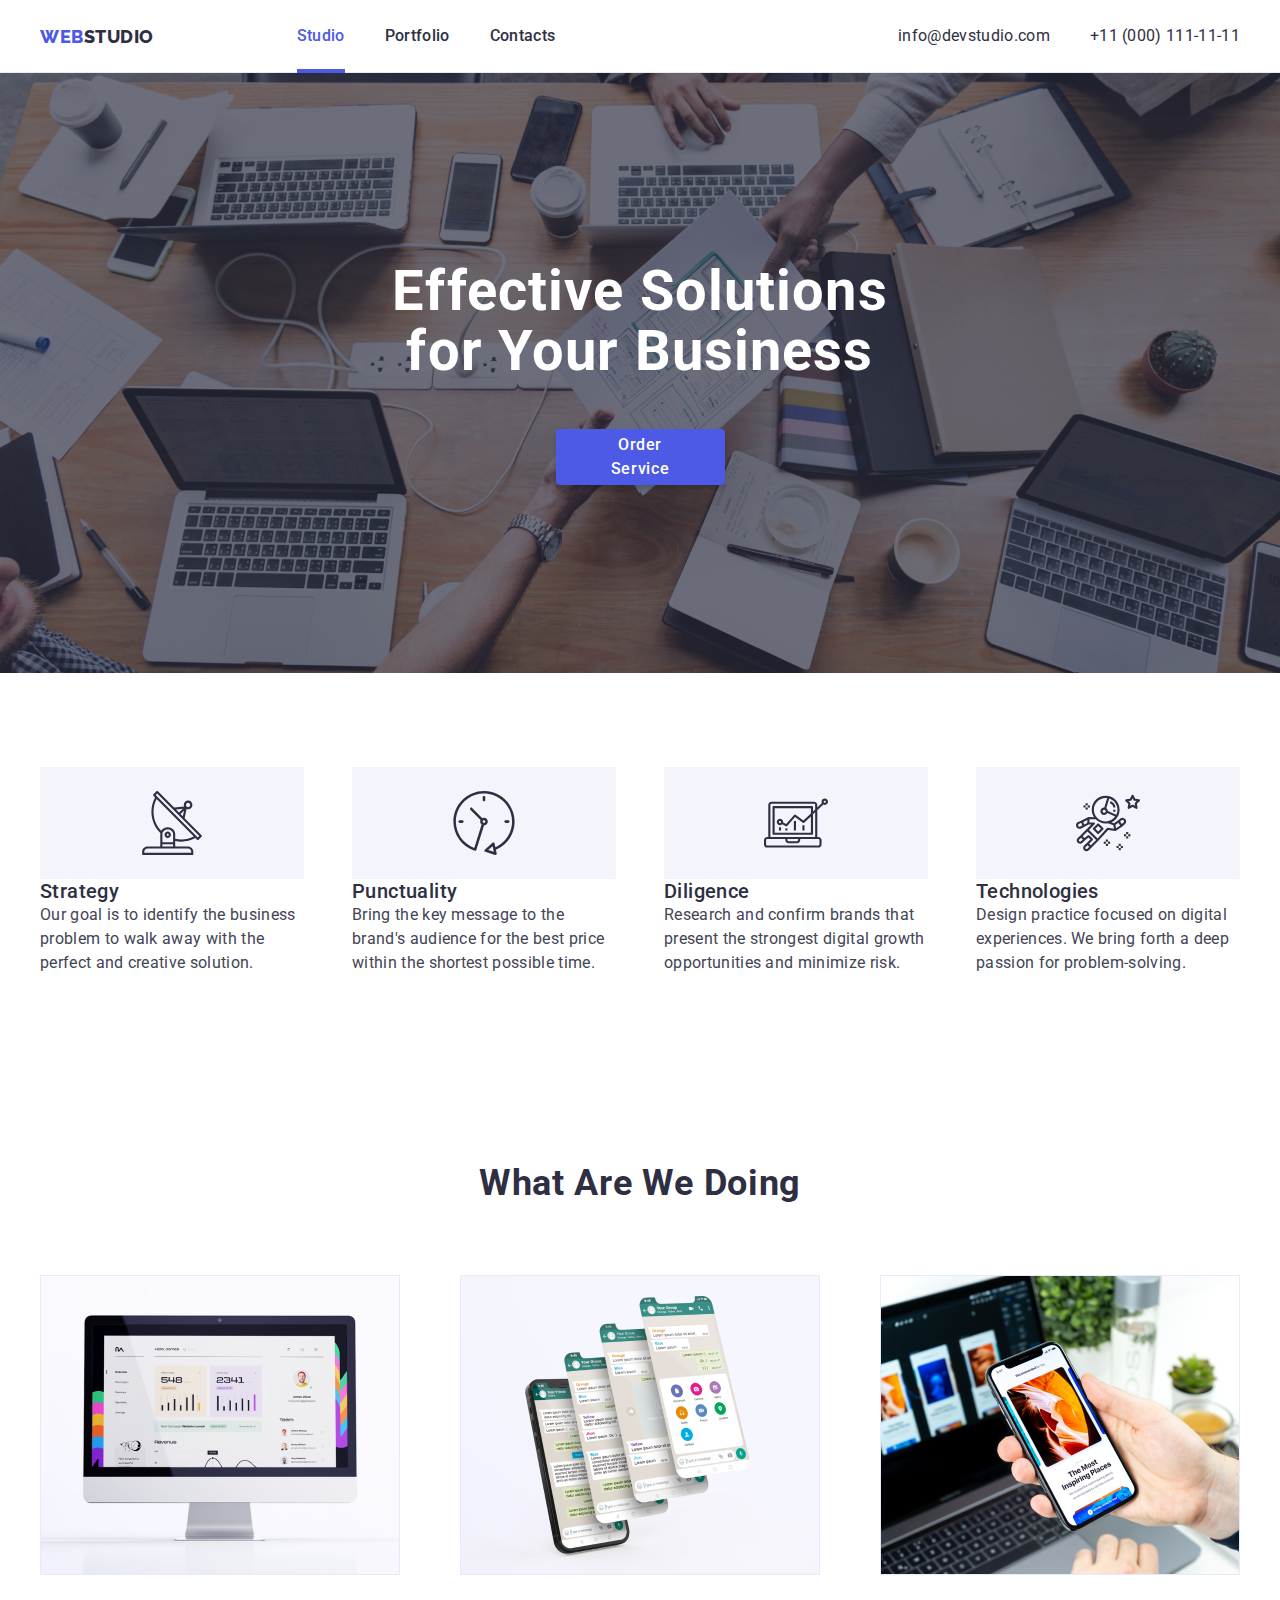
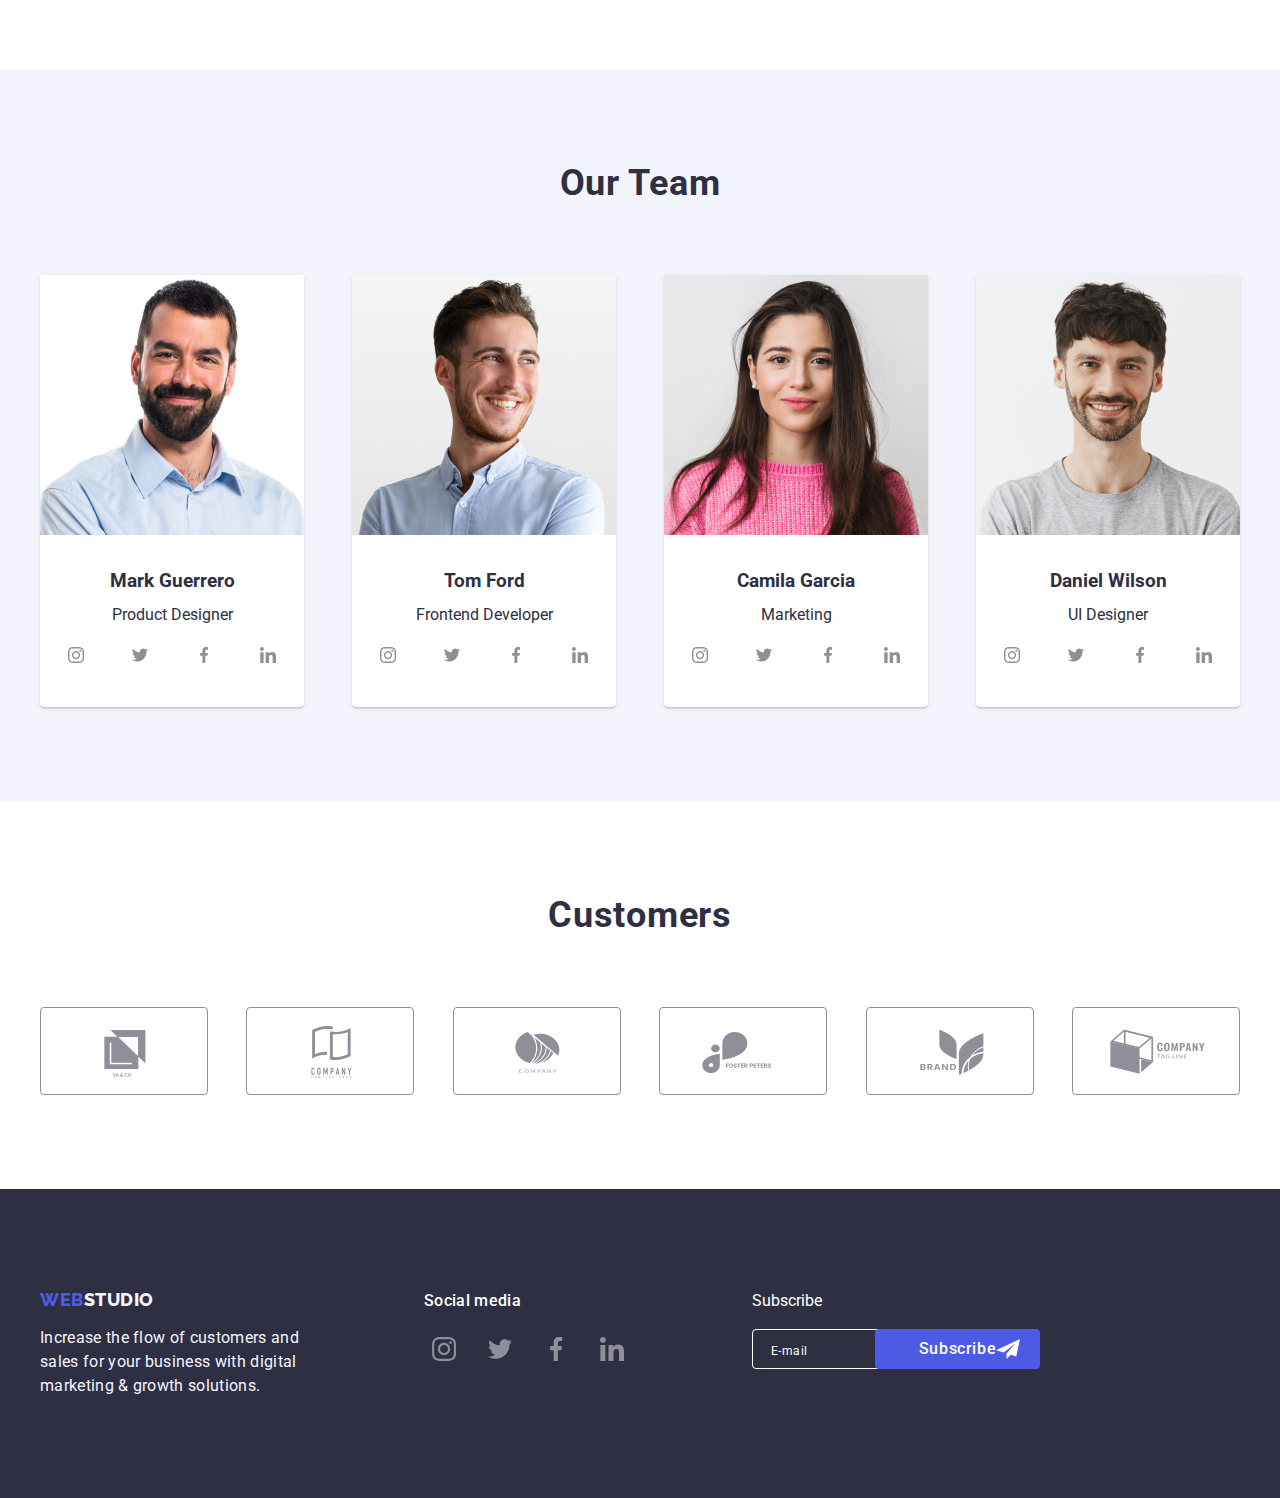
==== index.html @ 992def1e "work - modal" ====
<!DOCTYPE html>
<html lang="en">
  <head>
    <meta charset="UTF-8" />
    <meta name="viewport" content="width=device-width, initial-scale=1.0" />
    <link rel="preconnect" href="https://fonts.googleapis.com" />
    <link rel="preconnect" href="https://fonts.gstatic.com" crossorigin />
    <link
      href="https://fonts.googleapis.com/css2?family=Raleway:ital,wght@0,100..900;1,100..900&family=Roboto:wght@400;500;700;900&display=swap"
      rel="stylesheet"
    />

    <!-- Normalize information -->
    <link
      rel="stylesheet"
      href="https://cdnjs.cloudflare.com/ajax/libs/modern-normalize/1.1.0/modern-normalize.min.css"
    />
    <link rel="stylesheet" href="./styles/modern-normalize.css" />
    <link rel="stylesheet" href="./styles/studio.css" />
    <title>Web Studio</title>
  </head>

  <!-- Information about body -->
  <body>
    <!-- Information about top line -->
    <header class="top-line">
      <div class="container top-line-style">
        <a href="./index.html" rel="noopener noreferrer" class="logo">WEB</a>

        <!-- Nav bar information -->
        <nav class="navbar">
          <ul class="navbar-list">
            <li>
              <a
                class="navbar-list-item active"
                href="./index.html"
                rel="noopener noreferrer"
                >Studio</a
              >
            </li>
            <li>
              <a
                class="navbar-list-item"
                href="./portfolio.html"
                rel="noopener noreferrer"
                >Portfolio</a
              >
            </li>
            <li>
              <a class="navbar-list-item" href="" rel="noopener noreferrer"
                >Contacts</a
              >
            </li>
          </ul>
        </nav>

        <!-- Contacts information -->
        <ul class="contact">
          <li>
            <a href="mailto:info@devstudio.com">info@devstudio.com</a>
          </li>
          <li>
            <a href="tel:+11 (000) 111-11-11">+11 (000) 111-11-11</a>
          </li>
        </ul>
      </div>
    </header>

    <!-- Modal information -->
    <div class="modal is-hidden" data-modal>
      <div class="modal-content">
        <button class="close-btn" data-modal-close>&times;</button>
        <h2 class="title-form">
          Leave your contacts and we will call you back
        </h2>
        <form class="form">
          <div class="form-group">
            <label for="name">Name</label>
            <input type="text" name="name" id="name" class="input-for-icon" />
            <svg class="input-icon">
              <use href="./images/icons/icons.svg#icon-name"></use>
            </svg>
          </div>

          <div class="form-group">
            <label for="phone">Phone</label>
            <input type="tel" name="phone" id="phone" class="input-for-icon" />
            <svg class="input-icon">
              <use href="./images/icons/icons.svg#icon-phone"></use>
            </svg>
          </div>

          <div class="form-group">
            <label for="email">Email</label>
            <input
              type="email"
              name="email"
              id="email"
              class="input-for-icon"
            />
            <svg class="input-icon">
              <use href="./images/icons/icons.svg#icon-email"></use>
            </svg>
          </div>

          <div class="form-group">
            <label for="comment">Comment</label>
            <textarea
              class="input-comment"
              name="textarea"
              placeholder="Text input"
              id="comment"
            >
            </textarea>
          </div>

          <div>
            <label class="checkbox">
              <input type="checkbox" name="checkbox" class="checkbox-input" />
              <svg class="icon-checkbox">
                <use href="./images/icons/icons.svg#icon-checkbox"></use>
              </svg>
              I accept the terms and conditions of the
              <span>Privacy Policy</span>
            </label>
          </div>

          <div class="btn-send-form">
            <input type="submit" value="Send" class="btn-send" />
          </div>
        </form>
      </div>
    </div>
    <main>
      <!-- Information about Hero Section -->
      <section class="section section-one">
        <div class="container hero-section">
          <h1>Effective Solutions for Your Business</h1>
          <button type="button" data-modal-open>Order Service</button>
        </div>
      </section>

      <!-- Information about Section 1 - Benefits -->
      <section class="section">
        <div class="container">
          <ul class="section-list">
            <li class="section-list-item">
              <div class="icon-benefit-background">
                <svg class="icon-benefit">
                  <use href="./images/icons/icons.svg#icon-antenna"></use>
                </svg>
              </div>

              <h3>Strategy</h3>
              <p>
                Our goal is to identify the business problem to walk away with
                the perfect and creative solution.
              </p>
            </li>
            <li class="section-list-item">
              <div class="icon-benefit-background">
                <svg class="icon-benefit">
                  <use href="./images/icons/icons.svg#icon-clock"></use>
                </svg>
              </div>

              <h3>Punctuality</h3>
              <p>
                Bring the key message to the brand's audience for the best price
                within the shortest possible time.
              </p>
            </li>
            <li class="section-list-item">
              <div class="icon-benefit-background">
                <svg class="icon-benefit">
                  <use href="./images/icons/icons.svg#icon-diagram"></use>
                </svg>
              </div>
              <h3>Diligence</h3>
              <p>
                Research and confirm brands that present the strongest digital
                growth opportunities and minimize risk.
              </p>
            </li>
            <li class="section-list-item">
              <div class="icon-benefit-background">
                <svg class="icon-benefit">
                  <use href="./images/icons/icons.svg#icon-astronaut"></use>
                </svg>
              </div>

              <h3>Technologies</h3>
              <p>
                Design practice focused on digital experiences. We bring forth a
                deep passion for problem-solving.
              </p>
            </li>
          </ul>
        </div>
      </section>

      <!-- Information about Section 2 - What Are We Doing -->
      <section class="section">
        <div class="container section-style">
          <h2>What are we doing</h2>
          <ul class="section-list">
            <li>
              <img
                src="./images/Section_2/img_1.png"
                alt="monitor de calculator cu un grafic"
                width="360"
                height="300"
              />
            </li>
            <li>
              <img
                src="./images/Section_2/img_2.png"
                alt="ecran de telefon cu aplicatie deschisa"
                width="360"
                height="300"
              />
            </li>
            <li>
              <img
                src="./images/Section_2/img_3.png"
                alt="poza cu ecran de laptop si telefon"
                width="360"
                height="300"
              />
            </li>
          </ul>
        </div>
      </section>

      <!-- Information about Section 3 - Our Team -->
      <section class="section our-team-section">
        <div class="container section-style">
          <!-- Information about Our Team -->
          <h2>Our Team</h2>
          <ul class="section-list">
            <!-- Card 1 -->
            <li class="card">
              <img
                src="./images/Section_3/img_1.png"
                alt="Mark Guerrero"
                width="264"
                height="260"
              />
              <div class="card-content">
                <h3>Mark Guerrero</h3>
                <p>Product Designer</p>
                <ul class="social-links-list">
                  <li>
                    <a
                      href="https://www.instagram.com/"
                      target="_blank"
                      class="social-icon"
                      aria-label="instagram-link"
                    >
                      <svg>
                        <use
                          href="./images/icons/icons.svg#icon-instagram"
                        ></use>
                      </svg>
                    </a>
                  </li>
                  <li>
                    <a
                      href="https://www.twitter.com/"
                      target="_blank"
                      class="social-icon"
                      aria-label="twitter-link"
                    >
                      <svg>
                        <use href="./images/icons/icons.svg#icon-twitter"></use>
                      </svg>
                    </a>
                  </li>
                  <li>
                    <a
                      href="https://www.facebook.com/"
                      target="_blank"
                      class="social-icon"
                      aria-label="facebook-link"
                    >
                      <svg>
                        <use
                          href="./images/icons/icons.svg#icon-facebook"
                        ></use>
                      </svg>
                    </a>
                  </li>
                  <li>
                    <a
                      href="https://www.linkedin.com/"
                      target="_blank"
                      class="social-icon"
                      aria-label="linkedin-link"
                    >
                      <svg>
                        <use
                          href="./images/icons/icons.svg#icon-linkedin"
                        ></use>
                      </svg>
                    </a>
                  </li>
                </ul>
              </div>
            </li>
            <!-- Card 2 -->
            <li class="card">
              <img
                src="./images/Section_3/img_2.png"
                alt="Tom Ford"
                width="264"
                height="260"
              />
              <div class="card-content">
                <h3>Tom Ford</h3>
                <p>Frontend Developer</p>
                <ul class="social-links-list">
                  <li>
                    <a
                      href="https://www.instagram.com/"
                      target="_blank"
                      class="social-icon"
                      aria-label="instagram-link"
                    >
                      <svg>
                        <use
                          href="./images/icons/icons.svg#icon-instagram"
                        ></use>
                      </svg>
                    </a>
                  </li>
                  <li>
                    <a
                      href="https://www.twitter.com/"
                      target="_blank"
                      class="social-icon"
                      aria-label="twitter-link"
                    >
                      <svg>
                        <use href="./images/icons/icons.svg#icon-twitter"></use>
                      </svg>
                    </a>
                  </li>
                  <li>
                    <a
                      href="https://www.facebook.com/"
                      target="_blank"
                      class="social-icon"
                      aria-label="facebook-link"
                    >
                      <svg>
                        <use
                          href="./images/icons/icons.svg#icon-facebook"
                        ></use>
                      </svg>
                    </a>
                  </li>
                  <li>
                    <a
                      href="https://www.linkedin.com/"
                      target="_blank"
                      class="social-icon"
                      aria-label="linkedin-link"
                    >
                      <svg>
                        <use
                          href="./images/icons/icons.svg#icon-linkedin"
                        ></use>
                      </svg>
                    </a>
                  </li>
                </ul>
              </div>
            </li>
            <!-- Card 3 -->
            <li class="card">
              <img
                src="./images/Section_3/img_3.png"
                alt="Camila Garcia"
                width="264"
                height="260"
              />
              <div class="card-content">
                <h3>Camila Garcia</h3>
                <p>Marketing</p>
                <ul class="social-links-list">
                  <li>
                    <a
                      href="https://www.instagram.com/"
                      target="_blank"
                      class="social-icon"
                      aria-label="instagram-link"
                    >
                      <svg>
                        <use
                          href="./images/icons/icons.svg#icon-instagram"
                        ></use>
                      </svg>
                    </a>
                  </li>
                  <li>
                    <a
                      href="https://www.twitter.com/"
                      target="_blank"
                      class="social-icon"
                      aria-label="twitter-link"
                    >
                      <svg>
                        <use href="./images/icons/icons.svg#icon-twitter"></use>
                      </svg>
                    </a>
                  </li>
                  <li>
                    <a
                      href="https://www.facebook.com/"
                      target="_blank"
                      class="social-icon"
                      aria-label="facebook-link"
                    >
                      <svg>
                        <use
                          href="./images/icons/icons.svg#icon-facebook"
                        ></use>
                      </svg>
                    </a>
                  </li>
                  <li>
                    <a
                      href="https://www.linkedin.com/"
                      target="_blank"
                      class="social-icon"
                      aria-label="linkedin-link"
                    >
                      <svg>
                        <use
                          href="./images/icons/icons.svg#icon-linkedin"
                        ></use>
                      </svg>
                    </a>
                  </li>
                </ul>
              </div>
            </li>
            <!-- Card 4 -->
            <li class="card">
              <img
                src="./images/Section_3/img_4.png"
                alt="Daniel Wilson"
                width="264"
                height="260"
              />
              <div class="card-content">
                <h3>Daniel Wilson</h3>
                <p>UI Designer</p>
                <ul class="social-links-list">
                  <li>
                    <a
                      href="https://www.instagram.com/"
                      target="_blank"
                      class="social-icon"
                      aria-label="instagram-link"
                    >
                      <svg>
                        <use
                          href="./images/icons/icons.svg#icon-instagram"
                        ></use>
                      </svg>
                    </a>
                  </li>
                  <li>
                    <a
                      href="https://www.twitter.com/"
                      target="_blank"
                      class="social-icon"
                      aria-label="twitter-link"
                    >
                      <svg>
                        <use href="./images/icons/icons.svg#icon-twitter"></use>
                      </svg>
                    </a>
                  </li>
                  <li>
                    <a
                      href="https://www.facebook.com/"
                      target="_blank"
                      class="social-icon"
                      aria-label="facebook-link"
                    >
                      <svg>
                        <use
                          href="./images/icons/icons.svg#icon-facebook"
                        ></use>
                      </svg>
                    </a>
                  </li>
                  <li>
                    <a
                      href="https://www.linkedin.com/"
                      target="_blank"
                      class="social-icon"
                      aria-label="linkedin-link"
                    >
                      <svg>
                        <use
                          href="./images/icons/icons.svg#icon-linkedin"
                        ></use>
                      </svg>
                    </a>
                  </li>
                </ul>
              </div>
            </li>
          </ul>
        </div>
      </section>

      <!-- Information about Section 4 - Customers-->
      <section class="section">
        <div class="container section-style">
          <h2>Customers</h2>
          <ul class="section-list">
            <li class="icon-client-background">
              <svg class="icon-client">
                <use href="./images/icons/icons.svg#icon-logo-1"></use>
              </svg>
            </li>
            <li class="icon-client-background">
              <svg class="icon-client">
                <use href="./images/icons/icons.svg#icon-logo-2"></use>
              </svg>
            </li>
            <li class="icon-client-background">
              <svg class="icon-client">
                <use href="./images/icons/icons.svg#icon-logo-3"></use>
              </svg>
            </li>
            <li class="icon-client-background">
              <svg class="icon-client">
                <use href="./images/icons/icons.svg#icon-logo-4"></use>
              </svg>
            </li>
            <li class="icon-client-background">
              <svg class="icon-client">
                <use href="./images/icons/icons.svg#icon-logo-5"></use>
              </svg>
            </li>
            <li class="icon-client-background">
              <svg class="icon-client">
                <use href="./images/icons/icons.svg#icon-logo-6"></use>
              </svg>
            </li>
          </ul>
        </div>
      </section>
    </main>
    <!-- Information about Footer Section -->
    <footer class="footer-section">
      <div class="container footer-section-style">
        <div class="footer-section-logo">
          <a class="footer-logo" href="index.html" rel="noopener noreferrer"
            >WEB</a
          >
          <p>
            Increase the flow of customers and sales for your business with
            digital marketing & growth solutions.
          </p>
        </div>
        <div class="footer-social-links">
          <p>Social media</p>
          <ul class="footer-social-links-list">
            <li>
              <a
                href="https://www.instagram.com/"
                target="_blank"
                class="footer-icon"
                aria-label="instagram-link"
              >
                <svg>
                  <use href="./images/icons/icons.svg#icon-instagram"></use>
                </svg>
              </a>
            </li>
            <li>
              <a
                href="https://www.twitter.com/"
                target="_blank"
                class="footer-icon"
                aria-label="twitter-link"
              >
                <svg>
                  <use href="./images/icons/icons.svg#icon-twitter"></use>
                </svg>
              </a>
            </li>
            <li>
              <a
                href="https://www.facebook.com/"
                target="_blank"
                class="footer-icon"
                aria-label="facebook-link"
              >
                <svg>
                  <use href="./images/icons/icons.svg#icon-facebook"></use>
                </svg>
              </a>
            </li>
            <li>
              <a
                href="https://www.linkedin.com/"
                target="_blank"
                class="footer-icon"
                aria-label="linkedin-link"
              >
                <svg>
                  <use href="./images/icons/icons.svg#icon-linkedin"></use>
                </svg>
              </a>
            </li>
          </ul>
        </div>
        <form>
          <p class="title-subscribe">Subscribe</p>
          <div class="footer-subscribe">
            <div>
              <label for="email"></label>
              <input
                type="email"
                name="email"
                id="email"
                placeholder="E-mail"
                class="input-subscribe"
              />
            </div>
            <div class="button-subscribe">
              <input type="submit" value="Subscribe" class="btn-subscribe" />
              <svg class="icon-subscribe">
                <use href="./images/icons/icons.svg#icon-subscribe"></use>
              </svg>
            </div>
          </div>
        </form>
      </div>
    </footer>
    <script src="./js/modal.js"></script>
  </body>
</html>
---- styles/studio.css ----
:root {
  --blue-color: #4d5ae5;
  --ocean: #404bbf;
  --navy-blue: #2e2f42;
  --hover-links-color: #2042db;
  --social-icon-color: #8e8f99;
  --light-slate: #8e8f99;
  --list-item-color: #434455;
  --border-color: #e7e9fc;
  --cloud: #f4f4fd;
  --navy-blue-modal: #2e2f4266;
  --cornflower: #e7e9fc;
  --grey: #2e2f42b3;
  --color-white: #fff;
  --dairy: #fcfcfc;
  --font-family: "Roboto", sans-serif;
  --second-family: "Raleway", sans-serif;
  --transition: 250ms cubic-bezier(0.4, 0, 0.2, 1);
}

/* General settings */
body {
  font-family: var(--font-family);
  color: var(--navy-blue);
}

a {
  text-decoration: none;
}

li {
  list-style-type: none;
}

.container {
  width: 1200px;
  margin: 0 auto;
}

.section {
  padding: 94px 0;
}

a {
  transition: var(--transition);
}

/* Information about Top Line */
.top-line {
  background: var(--color-white);
  border-bottom: 1px solid var(--border-color);
  padding: 24px 0;
  display: flex;
  align-items: center;
}

.top-line a.active {
  color: var(--blue-color);
  border-bottom: 4px solid var(--blue-color);
  padding-bottom: 24px;
}

.top-line-style {
  display: flex;
  justify-content: space-between;
  align-items: center;
}

/* Information about Logo */
.logo {
  font-family: var(--second-family);
  font-weight: 800;
  font-size: 18px;
  line-height: 1.16667;
  letter-spacing: 0.03em;
  color: var(--blue-color);
}

.logo::after {
  content: "STUDIO";
  color: var(--navy-blue);
}

.logo:hover {
  transform: scale(1.05);
}

/* Information about Nav-Bar */
.navbar-list {
  display: flex;
  gap: 40px;
  margin-right: 100px;
}

.navbar-list-item {
  font-family: var(--font-family);
  font-weight: 500;
  font-size: 16px;
  line-height: 1.5;
  letter-spacing: 0.02em;
  color: var(--navy-blue);
}

.navbar-list-item:hover,
.navbar-list-item:focus {
  color: var(--hover-links-color);
  transform: scale(1.15);
}

/* Information about Contacts in Nav-Bar */
.contact {
  font-family: var(--font-family);
  font-weight: 400;
  font-size: 16px;
  line-height: 1.5;
  letter-spacing: 0.02em;
  display: flex;
  gap: 40px;
  margin-left: 100px;
}

.contact a {
  color: var(--button-hover-color);
}

.contact a:hover,
.contact a:focus {
  color: var(--hover-links-color);
}

/* Information about Hero Section */
.hero-section {
  display: flex;
  flex-direction: column;
  align-items: center;
  justify-content: center;
  gap: 48px;
}

/* Information about Title Hero Section */
.hero-section h1 {
  width: 496px;
  height: 120px;
  font-weight: 700;
  font-size: 56px;
  line-height: 1.07143;
  letter-spacing: 0.02em;
  text-align: center;
  color: var(--color-white);
}

/* Information about Button Hero Section */
.hero-section button {
  width: 169px;
  height: 56px;
  padding: 16px 32px;
  background: var(--blue-color);
  box-shadow: 0 4px 4px 0 rgba(0, 0, 0, 0.15);
  border: 0;
  border-radius: 4px;
  font-weight: 500;
  font-size: 16px;
  line-height: 1.5;
  letter-spacing: 0.04em;
  color: var(--color-white);
  display: flex;
  justify-content: center;
  align-items: center;
  cursor: pointer;
}

.hero-section button:hover,
.hero-section button:focus {
  color: var(--hover-links-color);
  background: var(--color-white);
}
button:hover {
  transform: scale(1.05);
}

.is-hidden {
  visibility: hidden;
}

.modal {
  position: fixed;
  top: 0;
  left: 0;
  width: 100vw;
  height: 100vh;
  display: flex;
  justify-content: center;
  align-items: center;
  background: var(--navy-blue-modal);
  transition: transform var(--transition);
}

.modal-content {
  margin: 0 auto;
  padding: 16px;
  background-color: var(--color-white);
  width: 408px;
  height: 584px;
  position: relative;
  border-radius: 4px;
}

.close-btn {
  position: absolute;
  top: 24px;
  right: 24px;
  border-radius: 50%;
  width: 24px;
  height: 24px;
  color: var(--navy-blue);
  background-color: var(--cornflower);
  display: flex;
  justify-content: center;
  align-items: center;
  outline: none;
  border-style: none;
  margin-bottom: 24px;
  cursor: pointer;
}

/* Information about form */

label {
  font-family: var(--font-family);
  font-weight: 400;
  font-size: 12px;
  line-height: 1.17;
  letter-spacing: 0.04em;
  color: var(--light-slate);
}

.title-form {
  font-weight: 500;
  font-size: 16px;
  line-height: 1.5;
  letter-spacing: 0.02em;
  text-align: center;
  color: var(--navy-blue);
  padding: 50px 14px 10px 14px;
}

.form-group {
  display: flex;
  position: relative;
  flex-direction: column;
  width: 360px;
  margin-top: 8px;
  gap: 3px;
}

.form-group:focus-within svg {
  fill: var(--blue-color);
}

.input-for-icon {
  padding: 8px 16px;
  border: 1px solid var(--navy-blue-modal);
  border-radius: 4px;
}

.input-for-icon:focus {
  outline: 1px solid var(--blue-color);
  border: none;
}
.input-icon:focus {
  color: var(--blue-color);
}

.input-icon {
  padding: 3px 0px;
  width: 18px;
  height: 24px;
  position: absolute;
  top: 26px;
  left: 16px;
  pointer-events: none;
}

.input-comment {
  border: 1px solid var(--navy-blue-modal);
  border-radius: 4px;
  width: 360px;
  height: 120px;
}

.input-comment:focus {
  outline: 1px solid var(--blue-color);
  border: none;
}

.input-comment::placeholder {
  text-align: initial;
}

/* Information about checkbox */
.checkbox {
  display: flex;
  justify-content: center;
  align-items: center;
  gap: 3px;
  margin-bottom: 24px;
  margin-top: 10px;
}

.checkbox .checkbox-input {
  display: none;
}

.checkbox .icon-checkbox {
  width: 16px;
  height: 16px;
  fill: none;
  margin-right: 8px;
  border: 2px solid var(--navy-blue-modal);
  border-radius: 2px;
  transition: border-color var(--transition), background-color var(--transition),
    fill var(--transition);
}

.checkbox .checkbox-input:checked + .icon-checkbox {
  background-color: var(--blue-color);
  border-color: var(--blue-color);
  fill: var(--blue-color);
  outline: none;
  stroke: var(--color-white);
  stroke-width: 0.2;
}

.checkbox label {
  flex: 2;
  font-family: var(--font-family);
  font-weight: 400;
  font-size: 12px;
  line-height: 1.17;
  letter-spacing: 0.04em;
  color: var(--light-slate);
}

.checkbox span {
  line-height: 1.33;
  text-decoration: underline;
  text-decoration-skip-ink: none;
  color: var(--blue-color);
}

/* Information about button */
.btn-send-form {
  display: flex;
  justify-content: center;
  margin-top: 18px;
}

.btn-send {
  border-radius: 4px;
  padding: 16px 32px;
  width: 169px;
  height: 56px;
  background-color: var(--blue-color);
  color: var(--color-white);
  border: none;
}
.btn-send:hover {
  transform: var(--transition);
  transform: scale(1.05);
  cursor: pointer;
  transition: var(--transition);
}

/* Information about Hero Section background */
.section-one {
  background: url("../images/hero-section/hero-background.png") no-repeat center,
    url("../images/hero-section/background-hero-office.png") no-repeat center;
  height: 600px;
  display: flex;
  justify-content: center;
}

/* Information about Section One - Benefits and What are we Doing */
.icon-benefit {
  width: 64px;
  height: 64px;
}

.icon-benefit-background {
  width: 264px;
  height: 112px;
  background: var(--cloud);
  display: flex;
  justify-content: center;
  align-items: center;
}

.section-list-item h3 {
  font-weight: 500;
  font-size: 20px;
  line-height: 1.2;
  letter-spacing: 0.02em;
}

.section-list-item p {
  font-size: 16px;
  line-height: 1.5;
  letter-spacing: 0.02em;
  color: var(--list-item-color);
}

.section-list-item {
  width: 264px;
  display: flex;
  flex-direction: column;
  justify-content: space-between;
}

.section-list {
  display: flex;
  justify-content: space-between;
}

.section-style {
  display: flex;
  flex-direction: column;
  gap: 72px;
}

.section-style h2 {
  font-weight: 700;
  font-size: 36px;
  line-height: 1.11111;
  letter-spacing: 0.02em;
  text-transform: capitalize;
  text-align: center;
}

/* Information about Section Our Team */
.our-team-section {
  background: var(--cloud);
}

/* Card style */
.card {
  border-radius: 0 0 4px 4px;
  box-shadow: 0 2px 1px 0 rgba(46, 47, 66, 0.08),
    0 1px 1px 0 rgba(46, 47, 66, 0.16), 0 1px 6px 0 rgba(46, 47, 66, 0.08);
  background: var(--color-white);
  display: flex;
  flex-direction: column;
  gap: 32px;
}

/* Card content */
.card-content {
  display: flex;
  flex-direction: column;
  align-items: center;
  justify-content: center;
  gap: 8px;
  margin-bottom: 32px;
}

.social-icon {
  color: var(--social-icon-color);
}

.social-links-list {
  display: flex;
  justify-content: space-between;
  gap: 24px;
}

.social-icon svg {
  width: 16px;
  height: 16px;
}

.social-icon:hover {
  color: var(--color-white);
  transition: var(--transition);
}

.social-icon {
  width: 40px;
  height: 40px;
  background: var(--color-white);
  border-radius: 50%;
  display: flex;
  justify-content: center;
  align-items: center;
}

.social-icon:hover,
.social-icon:active {
  background: var(--blue-color);
  border-radius: 50%;
}

/* Information about section 4 - Customers */

.icon-client {
  color: var(--social-icon-color);
}

.icon-client {
  width: 104px;
  height: 56px;
}

.icon-client:hover,
.icon-client:focus {
  color: var(--blue-color);
  transition: var(--transition);
}

.icon-client svg:hover,
.icon-client svg:focus {
  transition: var(--transition);
}

.icon-client-background {
  width: 168px;
  height: 88px;
  background: var(--color-white);
  border: 1px solid var(--light-slate);
  border-radius: 4px;
  display: flex;
  justify-content: center;
  align-items: center;
}

.icon-client-background:hover,
.icon-client-background:focus {
  border: 1px solid var(--blue-color);
  border-radius: 4px;
}

/* Information about Footer Section */
.footer-section {
  background: var(--navy-blue);
  padding: 100px 0;
}

/* Information about Footer Logo */
.footer-logo {
  font-family: var(--second-family);
  font-weight: 800;
  font-size: 18px;
  line-height: 1.16667;
  letter-spacing: 0.03em;
  color: var(--blue-color);
}

.footer-logo::after {
  content: "STUDIO";
  color: var(--cloud);
}

.footer-section-logo {
  display: flex;
  flex-direction: column;
  gap: 16px;
  width: 264px;
}

.footer-section-logo p {
  font-family: var(--font-family);
  font-weight: 400;
  font-size: 16px;
  line-height: 1.5;
  letter-spacing: 0.02em;
  color: var(--cloud);
}

.footer-section-style {
  display: flex;
  gap: 120px;
}

/* Information about Footer Social Links */
.footer-social-links {
  font-weight: 500;
  font-size: 16px;
  line-height: 1.5;
  letter-spacing: 0.02em;
  color: var(--color-white);
  display: flex;
  flex-direction: column;
  gap: 16px;
}

.footer-social-links-list {
  display: flex;
  justify-content: space-between;
  width: 208px;
}

/* Footer section with svg */
.footer-icon svg {
  width: 24px;
  height: 24px;
  color: var(--social-icon-color);
}

.footer-icon svg:hover,
.footer-icon svg:active {
  color: var(--color-white);
  transition: color 250ms cubic-bezier(0.4, 0, 0.2, 1);
}

.footer-icon {
  width: 40px;
  height: 40px;
  background: var(--navy-blue);
  border-radius: 50%;
  display: flex;
  justify-content: center;
  align-items: center;
}

.footer-icon:hover,
.footer-icon:focus {
  background: var(--blue-color);
  border-radius: 50%;
}

/* Information About Section Subscribe */
.title-subscribe {
  color: var(--color-white);
  margin-bottom: 16px;
}

.footer-subscribe {
  display: flex;
}

.input-subscribe {
  border: 1px solid var(--color-white);
  border-radius: 4px;
  width: 264px;
  height: 40px;
  background-color: var(--navy-blue);
  color: var(--color-white);
  margin-right: 24px;
}

.input-subscribe::placeholder {
  color: var(--color-white);
  font-weight: 400;
  font-size: 12px;
  line-height: 2;
  letter-spacing: 0.04em;
  padding-left: 16px;
}

.btn-subscribe {
  display: flex;
  font-weight: 500;
  font-size: 16px;
  line-height: 1.5;
  letter-spacing: 0.04em;
  color: var(--color-white);
  border: none;
  border-radius: 4px;
  padding: 8px 24px;
  width: 165px;
  height: 40px;
  background-color: var(--blue-color);
  cursor: pointer;
  position: absolute;
}

.icon-subscribe {
  position: absolute;
  width: 24px;
  height: 24px;
  fill: var(--color-white);
  margin-right: 20px;
  cursor: pointer;
}

.button-subscribe {
  display: flex;
  align-items: center;
  flex-direction: row-reverse;
}
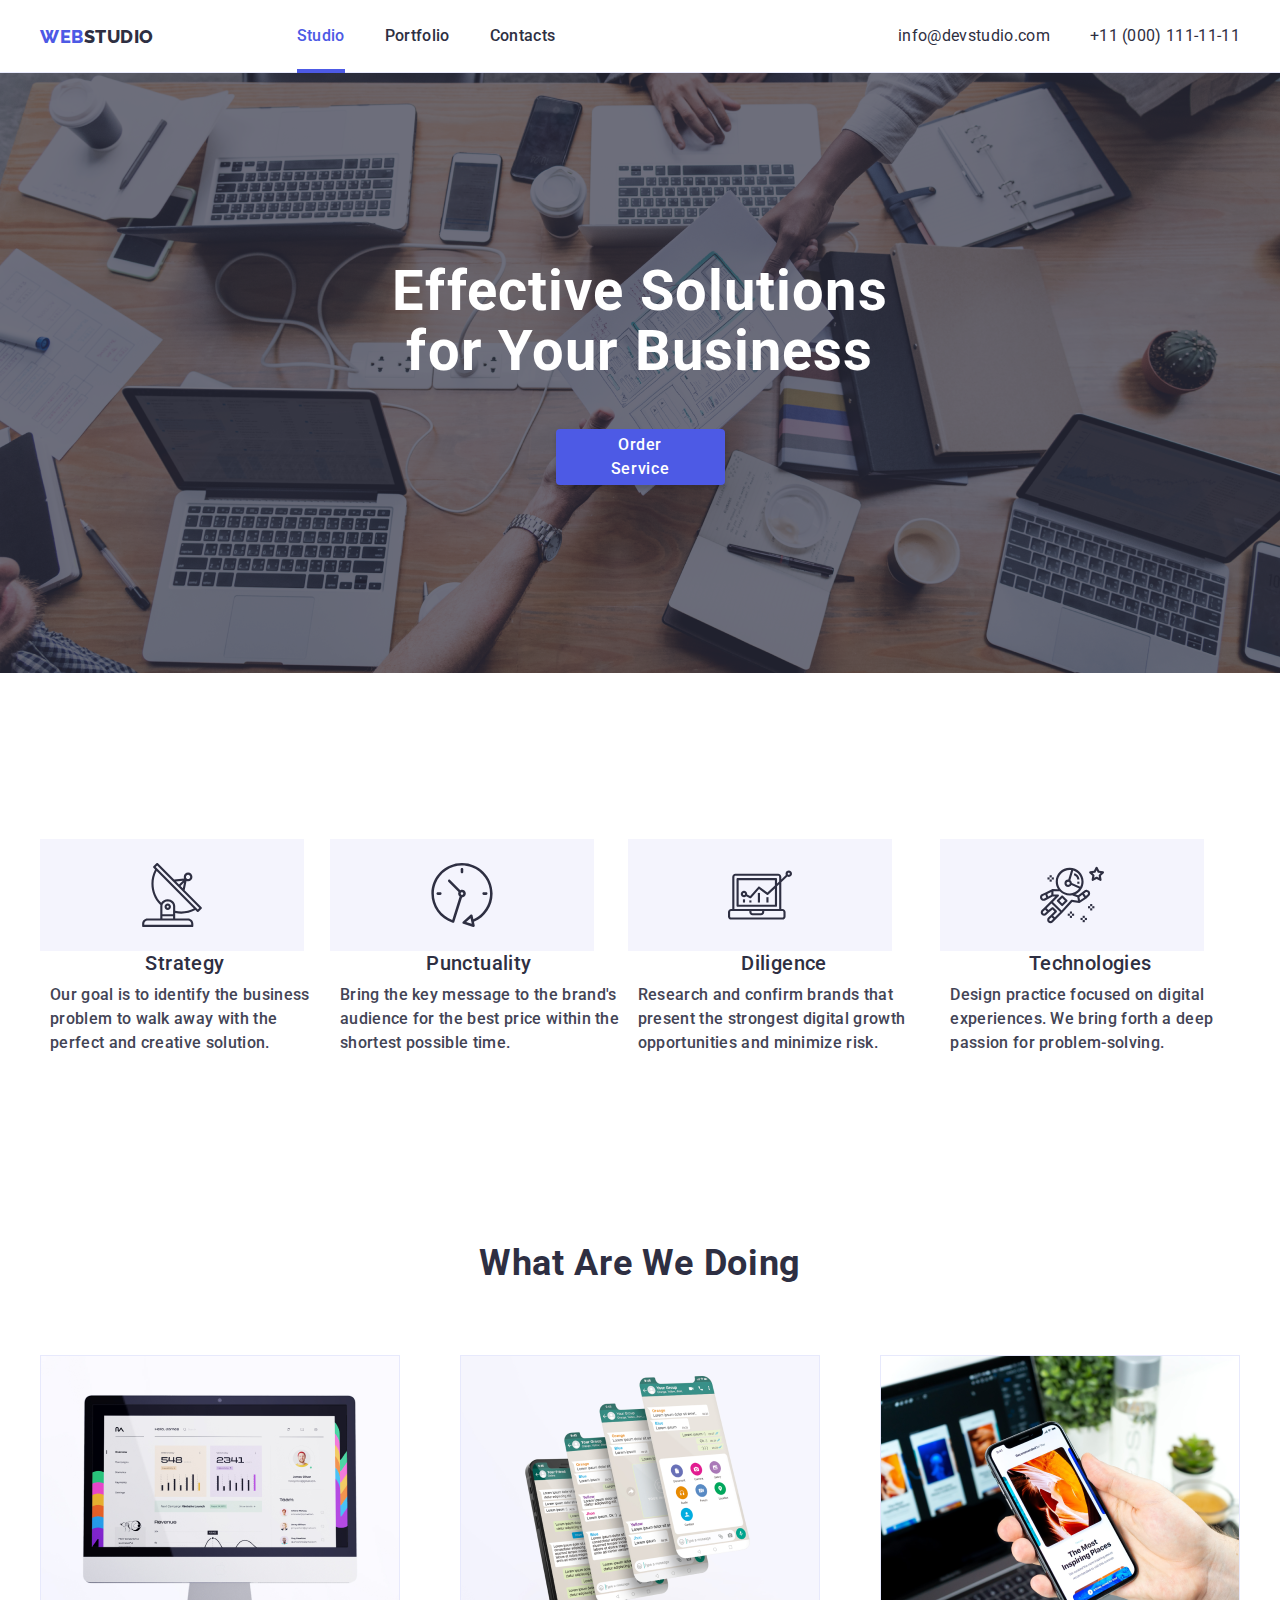
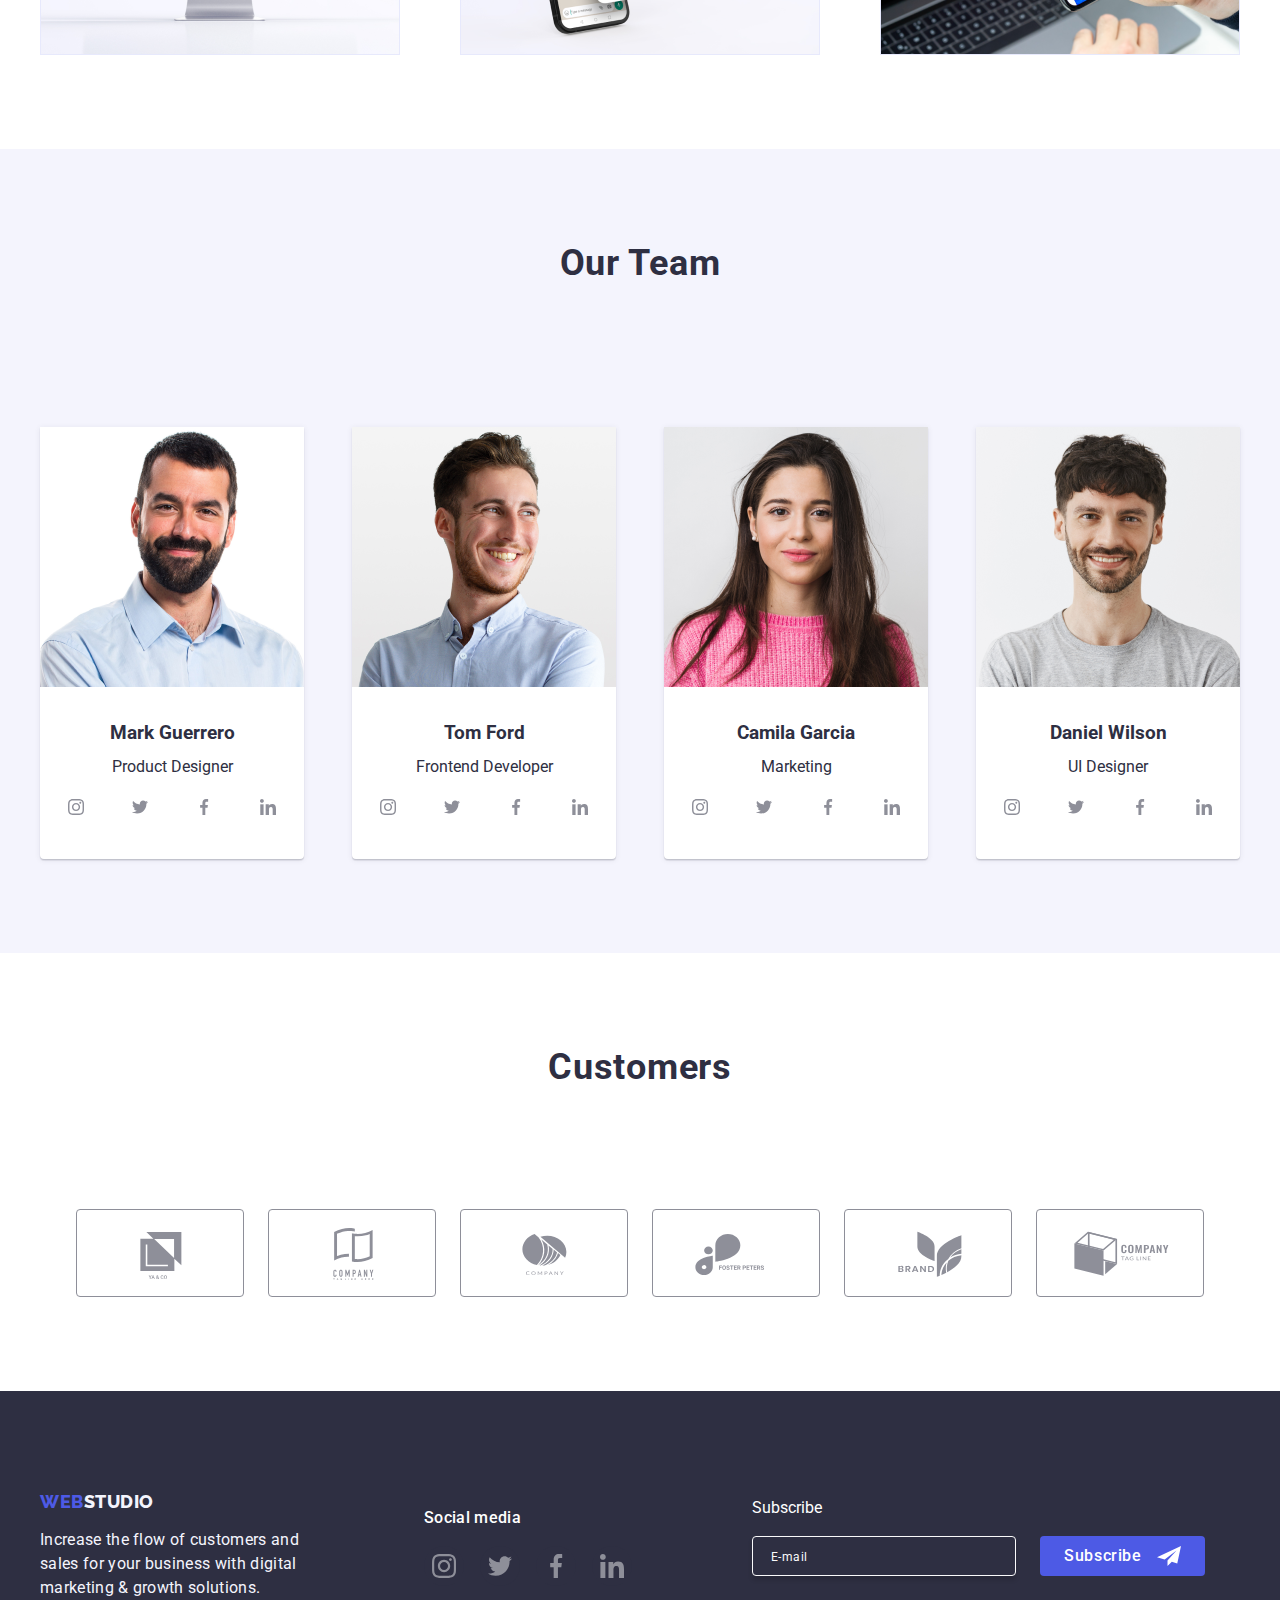
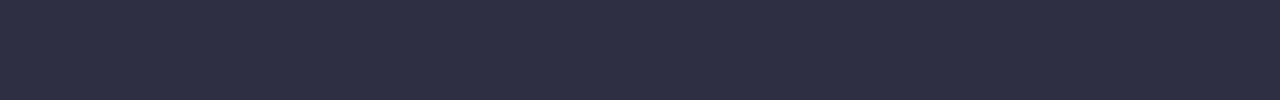
==== commit bbf0f527: "homework 7" ====
--- a/index.html
+++ b/index.html
@@ -22,10 +22,48 @@
 
   <!-- Information about body -->
   <body>
+    <div class="js-menu-container">
+      <a class="menu-toggle js-close-menu">
+        <svg class="icon-close-btn">
+          <use href="./images/icons/icons.svg#icon-close-btn"></use>
+        </svg>
+      </a>
+      <nav class="mobile-menu-navbar">
+        <ul class="navbar-list">
+          <li>
+            <a
+              class="navbar-list-item active"
+              href="./index.html"
+              rel="noopener noreferrer"
+              >Studio</a
+            >
+          </li>
+          <li>
+            <a
+              class="navbar-list-item"
+              href="./portfolio.html"
+              rel="noopener noreferrer"
+              >Portfolio</a
+            >
+          </li>
+          <li>
+            <a class="navbar-list-item" href="" rel="noopener noreferrer"
+              >Contacts</a
+            >
+          </li>
+        </ul>
+      </nav>
+    </div>
     <!-- Information about top line -->
     <header class="top-line">
       <div class="container top-line-style">
         <a href="./index.html" rel="noopener noreferrer" class="logo">WEB</a>
+
+        <a class="js-open-menu">
+          <svg class="burger-menu">
+            <use href="./images/icons/icons.svg#icon-phone"></use>
+          </svg>
+        </a>
 
         <!-- Nav bar information -->
         <nav class="navbar">
@@ -200,7 +238,7 @@
       </section>
 
       <!-- Information about Section 2 - What Are We Doing -->
-      <section class="section">
+      <section class="section what-are-we-doing">
         <div class="container section-style">
           <h2>What are we doing</h2>
           <ul class="section-list">
@@ -522,7 +560,7 @@
       <section class="section">
         <div class="container section-style">
           <h2>Customers</h2>
-          <ul class="section-list">
+          <ul class="section-list customers-with-two-columns">
             <li class="icon-client-background">
               <svg class="icon-client">
                 <use href="./images/icons/icons.svg#icon-logo-1"></use>
@@ -622,7 +660,7 @@
             </li>
           </ul>
         </div>
-        <form>
+        <form class="footer-form">
           <p class="title-subscribe">Subscribe</p>
           <div class="footer-subscribe">
             <div>
@@ -636,15 +674,18 @@
               />
             </div>
             <div class="button-subscribe">
-              <input type="submit" value="Subscribe" class="btn-subscribe" />
-              <svg class="icon-subscribe">
-                <use href="./images/icons/icons.svg#icon-subscribe"></use>
-              </svg>
+              <button type="submit" class="btn-subscribe">
+                Subscribe
+                <svg class="icon-subscribe">
+                  <use href="./images/icons/icons.svg#icon-subscribe"></use>
+                </svg>
+              </button>
             </div>
           </div>
         </form>
       </div>
     </footer>
     <script src="./js/modal.js"></script>
+    <script src="./js/mobile-menu.js"></script>
   </body>
 </html>
--- a/styles/studio.css
+++ b/styles/studio.css
@@ -33,6 +33,10 @@
 }
 
 .container {
+  margin: 0 auto;
+}
+
+.top-line .container {
   width: 1200px;
   margin: 0 auto;
 }
@@ -87,11 +91,8 @@
 
 /* Information about Nav-Bar */
 .navbar-list {
-  display: flex;
-  gap: 40px;
-  margin-right: 100px;
-}
-
+  display: none;
+}
 .navbar-list-item {
   font-family: var(--font-family);
   font-weight: 500;
@@ -109,16 +110,8 @@
 
 /* Information about Contacts in Nav-Bar */
 .contact {
-  font-family: var(--font-family);
-  font-weight: 400;
-  font-size: 16px;
-  line-height: 1.5;
-  letter-spacing: 0.02em;
-  display: flex;
-  gap: 40px;
-  margin-left: 100px;
-}
-
+  display: none;
+}
 .contact a {
   color: var(--button-hover-color);
 }
@@ -126,6 +119,16 @@
 .contact a:hover,
 .contact a:focus {
   color: var(--hover-links-color);
+}
+
+.burger-menu {
+  position: absolute;
+  top: 20px;
+  right: 30px;
+  width: 42px;
+  height: 42px;
+  color: red;
+  fill: red;
 }
 
 /* Information about Hero Section */
@@ -320,6 +323,7 @@
   border-radius: 2px;
   transition: border-color var(--transition), background-color var(--transition),
     fill var(--transition);
+  cursor: pointer;
 }
 
 .checkbox .checkbox-input:checked + .icon-checkbox {
@@ -346,6 +350,7 @@
   text-decoration: underline;
   text-decoration-skip-ink: none;
   color: var(--blue-color);
+  cursor: pointer;
 }
 
 /* Information about button */
@@ -371,6 +376,14 @@
   transition: var(--transition);
 }
 
+/* Information about modal phone approach */
+
+.icon-close-btn {
+  width: 10px;
+  height: 10px;
+  background-color: white;
+}
+
 /* Information about Hero Section background */
 .section-one {
   background: url("../images/hero-section/hero-background.png") no-repeat center,
@@ -393,32 +406,40 @@
   display: flex;
   justify-content: center;
   align-items: center;
+  display: none;
 }
 
 .section-list-item h3 {
+  font-size: 36px;
+  line-height: 1.11111;
+  letter-spacing: 0.02em;
+  text-transform: capitalize;
+  text-align: center;
+  color: var(--navy-blue);
+}
+
+.section-list-item p {
   font-weight: 500;
-  font-size: 20px;
-  line-height: 1.2;
-  letter-spacing: 0.02em;
-}
-
-.section-list-item p {
   font-size: 16px;
   line-height: 1.5;
   letter-spacing: 0.02em;
   color: var(--list-item-color);
+  padding-top: 8px;
+  padding-left: 10px;
 }
 
 .section-list-item {
-  width: 264px;
   display: flex;
   flex-direction: column;
   justify-content: space-between;
+  padding-top: 72px;
 }
 
 .section-list {
   display: flex;
   justify-content: space-between;
+  flex-direction: column;
+  align-items: center;
 }
 
 .section-style {
@@ -436,6 +457,22 @@
   text-align: center;
 }
 
+.what-are-we-doing {
+  display: none;
+}
+
+.customers-with-two-columns {
+  flex-wrap: wrap;
+  display: flex;
+  flex-direction: row;
+  width: 396px;
+  margin: auto;
+}
+
+.icon-client-background {
+  margin-top: 50px;
+}
+
 /* Information about Section Our Team */
 .our-team-section {
   background: var(--cloud);
@@ -450,6 +487,7 @@
   display: flex;
   flex-direction: column;
   gap: 32px;
+  margin-top: 72px;
 }
 
 /* Card content */
@@ -551,6 +589,7 @@
   line-height: 1.16667;
   letter-spacing: 0.03em;
   color: var(--blue-color);
+  text-align: center;
 }
 
 .footer-logo::after {
@@ -576,7 +615,9 @@
 
 .footer-section-style {
   display: flex;
+  flex-direction: column;
   gap: 120px;
+  align-items: center;
 }
 
 /* Information about Footer Social Links */
@@ -589,6 +630,7 @@
   display: flex;
   flex-direction: column;
   gap: 16px;
+  align-items: center;
 }
 
 .footer-social-links-list {
@@ -632,18 +674,28 @@
   margin-bottom: 16px;
 }
 
+.footer-form {
+  display: flex;
+  flex-direction: column;
+  align-items: center;
+}
+
 .footer-subscribe {
   display: flex;
+  flex-direction: column;
 }
 
 .input-subscribe {
   border: 1px solid var(--color-white);
   border-radius: 4px;
-  width: 264px;
+  width: 398px;
   height: 40px;
   background-color: var(--navy-blue);
   color: var(--color-white);
   margin-right: 24px;
+  margin-bottom: 20px;
+  box-shadow: 0 4px 4px 0 rgba(0, 0, 0, 0.15);
+  opacity: 0.98;
 }
 
 .input-subscribe::placeholder {
@@ -653,6 +705,11 @@
   line-height: 2;
   letter-spacing: 0.04em;
   padding-left: 16px;
+}
+
+.button-subscribe {
+  display: flex;
+  justify-content: center;
 }
 
 .btn-subscribe {
@@ -673,16 +730,293 @@
 }
 
 .icon-subscribe {
-  position: absolute;
+  position: relative;
   width: 24px;
   height: 24px;
   fill: var(--color-white);
-  margin-right: 20px;
+  margin-left: 15px;
   cursor: pointer;
 }
 
-.button-subscribe {
-  display: flex;
-  align-items: center;
-  flex-direction: row-reverse;
-}
+.js-menu-container {
+  display: none;
+}
+
+.js-menu-container.is-open {
+  display: flex;
+  flex-direction: column;
+  position: fixed;
+  top: 0;
+  right: 0;
+  background-color: white;
+  z-index: 1;
+  padding: 40px 31px;
+  height: 100%;
+}
+.mobile-menu-navbar {
+  display: flex;
+}
+.js-close-menu {
+  border: none;
+  background: none;
+  align-self: self-end;
+}
+
+/* Stiliare pentru tableta */
+@media screen and (min-width: 768px) {
+  .navbar-list {
+    display: flex;
+    gap: 40px;
+    margin-right: 100px;
+  }
+  .contact {
+    font-family: var(--font-family);
+    font-weight: 400;
+    font-size: 16px;
+    line-height: 1.5;
+    letter-spacing: 0.02em;
+    display: flex;
+    gap: 40px;
+    margin-left: 100px;
+  }
+  .burger-menu {
+    display: none;
+  }
+
+  .js-open-menu {
+    display: none;
+  }
+  .section-list {
+    display: flex;
+    justify-content: space-between;
+    flex-direction: column;
+    align-items: center;
+  }
+  .container {
+    width: 1200px;
+    margin: 0 auto;
+  }
+
+  .icon-benefit-background {
+    width: 264px;
+    height: 112px;
+    background: var(--cloud);
+    display: flex;
+    justify-content: center;
+    align-items: center;
+    display: none;
+  }
+  .section-list-item h3 {
+    font-weight: 500;
+    font-size: 20px;
+    line-height: 1.2;
+    letter-spacing: 0.02em;
+  }
+
+  .section-list-item p {
+    font-size: 16px;
+    line-height: 1.5;
+    letter-spacing: 0.02em;
+    color: var(--list-item-color);
+  }
+
+  .what-are-we-doing {
+    display: flex;
+  }
+
+  .card {
+    border-radius: 0 0 4px 4px;
+    box-shadow: 0 2px 1px 0 rgba(46, 47, 66, 0.08),
+      0 1px 1px 0 rgba(46, 47, 66, 0.16), 0 1px 6px 0 rgba(46, 47, 66, 0.08);
+    background: var(--color-white);
+    display: flex;
+    flex-direction: column;
+    gap: 32px;
+  }
+
+  .footer-section-style {
+    display: flex;
+    gap: 120px;
+    flex-direction: row;
+  }
+
+  .footer-subscribe {
+    display: flex;
+    flex-direction: row;
+  }
+
+  .footer-logo {
+    font-family: var(--second-family);
+    font-weight: 800;
+    font-size: 18px;
+    line-height: 1.16667;
+    letter-spacing: 0.03em;
+    color: var(--blue-color);
+    text-align: start;
+  }
+  .footer-social-links {
+    font-weight: 500;
+    font-size: 16px;
+    line-height: 1.5;
+    letter-spacing: 0.02em;
+    color: var(--color-white);
+    display: flex;
+    flex-direction: column;
+    gap: 16px;
+    align-items: start;
+  }
+
+  .footer-form {
+    display: flex;
+    flex-direction: column;
+    align-items: start;
+  }
+
+  .input-subscribe {
+    border: 1px solid var(--color-white);
+    border-radius: 4px;
+    width: 264px;
+    height: 40px;
+    background-color: var(--navy-blue);
+    color: var(--color-white);
+    margin-right: 24px;
+  }
+
+  .button-subscribe {
+    display: flex;
+    flex-direction: row;
+    justify-content: flex-start;
+  }
+}
+
+/* Stilizare pentru desktop */
+@media screen and (min-width: 1158px) {
+  .navbar-list {
+    display: flex;
+    gap: 40px;
+    margin-right: 100px;
+  }
+  .contact {
+    font-family: var(--font-family);
+    font-weight: 400;
+    font-size: 16px;
+    line-height: 1.5;
+    letter-spacing: 0.02em;
+    display: flex;
+    gap: 40px;
+    margin-left: 100px;
+  }
+  .burger-menu {
+    display: none;
+  }
+  .js-open-menu {
+    display: none;
+  }
+  .section-list {
+    display: flex;
+    justify-content: space-between;
+    flex-direction: row;
+  }
+  .container {
+    width: 1200px;
+    margin: 0 auto;
+  }
+
+  .icon-benefit-background {
+    width: 264px;
+    height: 112px;
+    background: var(--cloud);
+    display: flex;
+    justify-content: center;
+    align-items: center;
+  }
+
+  .section-list-item h3 {
+    font-weight: 500;
+    font-size: 20px;
+    line-height: 1.2;
+    letter-spacing: 0.02em;
+  }
+
+  .section-list-item p {
+    font-size: 16px;
+    line-height: 1.5;
+    letter-spacing: 0.02em;
+    color: var(--list-item-color);
+  }
+
+  .what-are-we-doing {
+    display: flex;
+  }
+
+  .card {
+    border-radius: 0 0 4px 4px;
+    box-shadow: 0 2px 1px 0 rgba(46, 47, 66, 0.08),
+      0 1px 1px 0 rgba(46, 47, 66, 0.16), 0 1px 6px 0 rgba(46, 47, 66, 0.08);
+    background: var(--color-white);
+    display: flex;
+    flex-direction: column;
+    gap: 32px;
+  }
+
+  .customers-with-two-columns {
+    flex-wrap: nowrap;
+    width: auto;
+    gap: 24px;
+  }
+
+  .footer-section-style {
+    display: flex;
+    gap: 120px;
+    flex-direction: row;
+  }
+
+  .footer-subscribe {
+    display: flex;
+    flex-direction: row;
+  }
+
+  .footer-logo {
+    font-family: var(--second-family);
+    font-weight: 800;
+    font-size: 18px;
+    line-height: 1.16667;
+    letter-spacing: 0.03em;
+    color: var(--blue-color);
+    text-align: start;
+  }
+
+  .footer-social-links {
+    font-weight: 500;
+    font-size: 16px;
+    line-height: 1.5;
+    letter-spacing: 0.02em;
+    color: var(--color-white);
+    display: flex;
+    flex-direction: column;
+    gap: 16px;
+    align-items: start;
+  }
+
+  .footer-form {
+    display: flex;
+    flex-direction: column;
+    align-items: start;
+  }
+
+  .input-subscribe {
+    border: 1px solid var(--color-white);
+    border-radius: 4px;
+    width: 264px;
+    height: 40px;
+    background-color: var(--navy-blue);
+    color: var(--color-white);
+    margin-right: 24px;
+  }
+
+  .button-subscribe {
+    display: flex;
+    flex-direction: row;
+    justify-content: flex-start;
+  }
+}
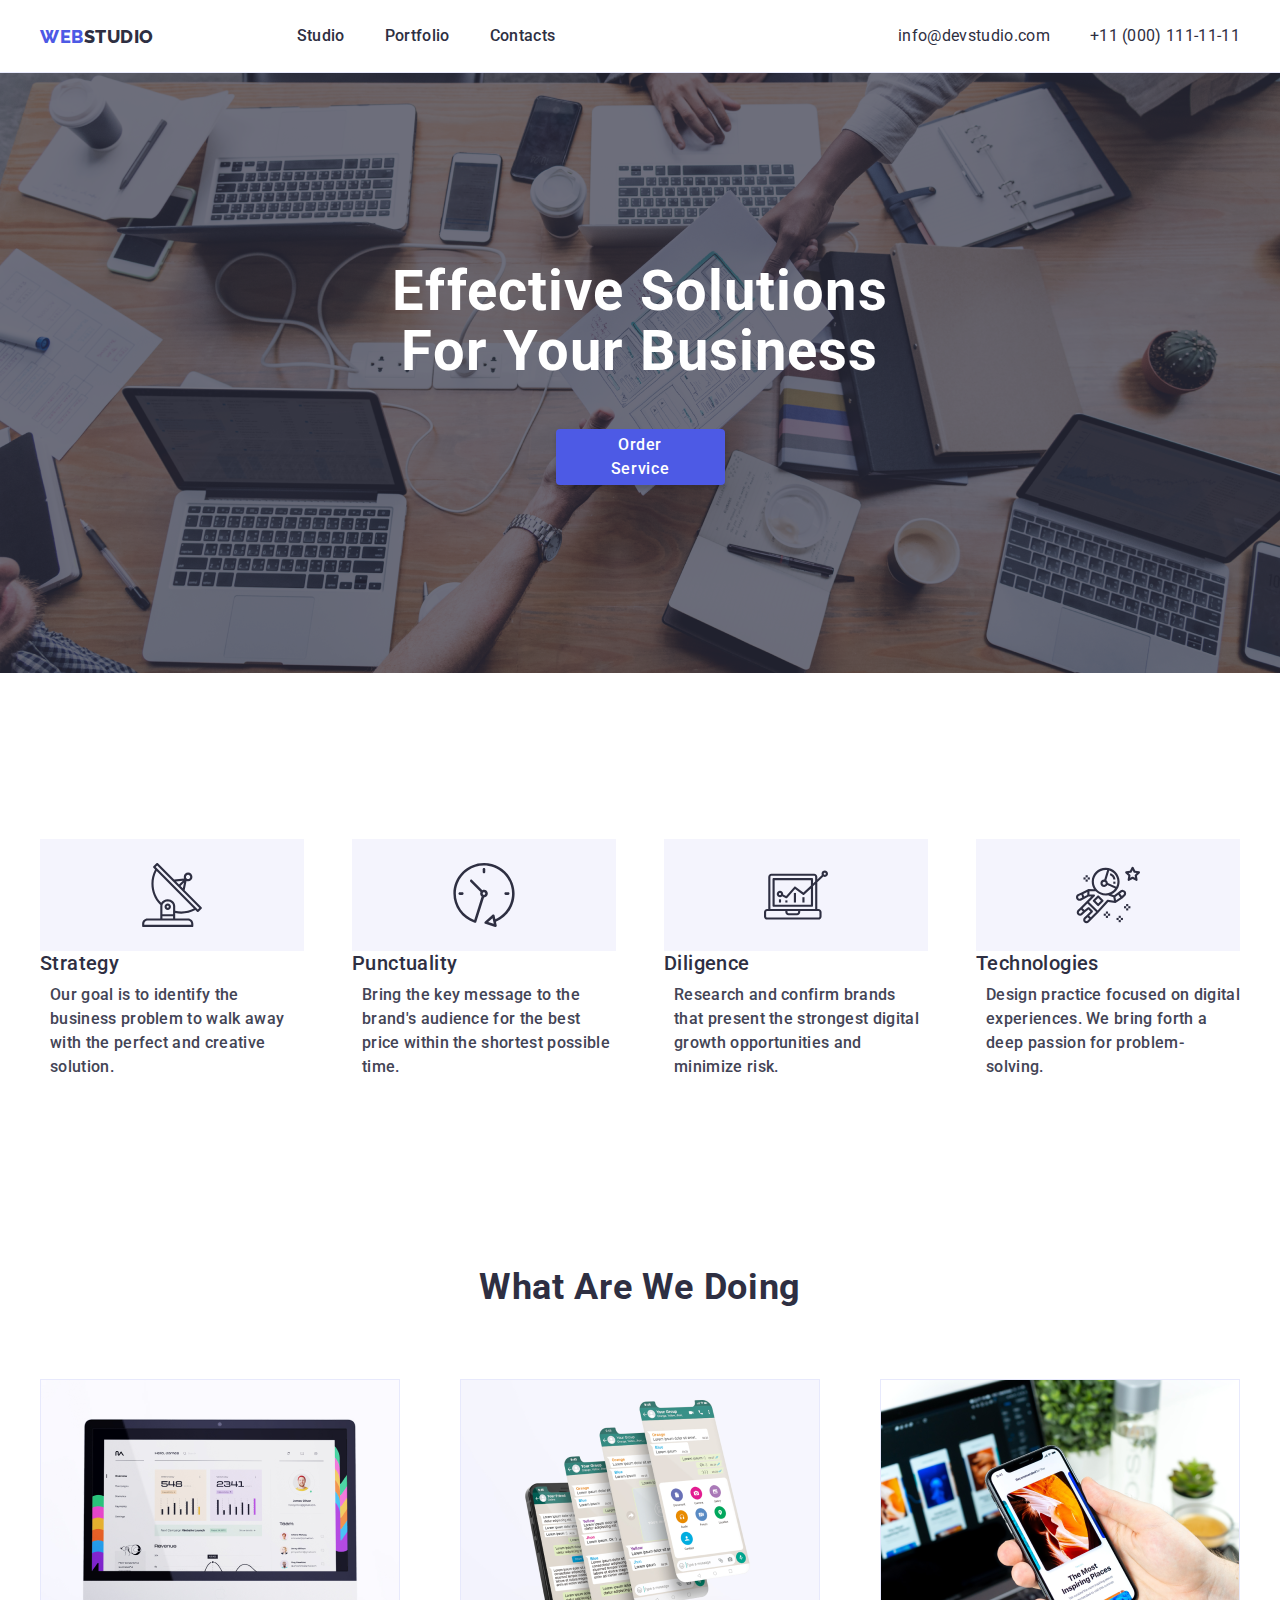
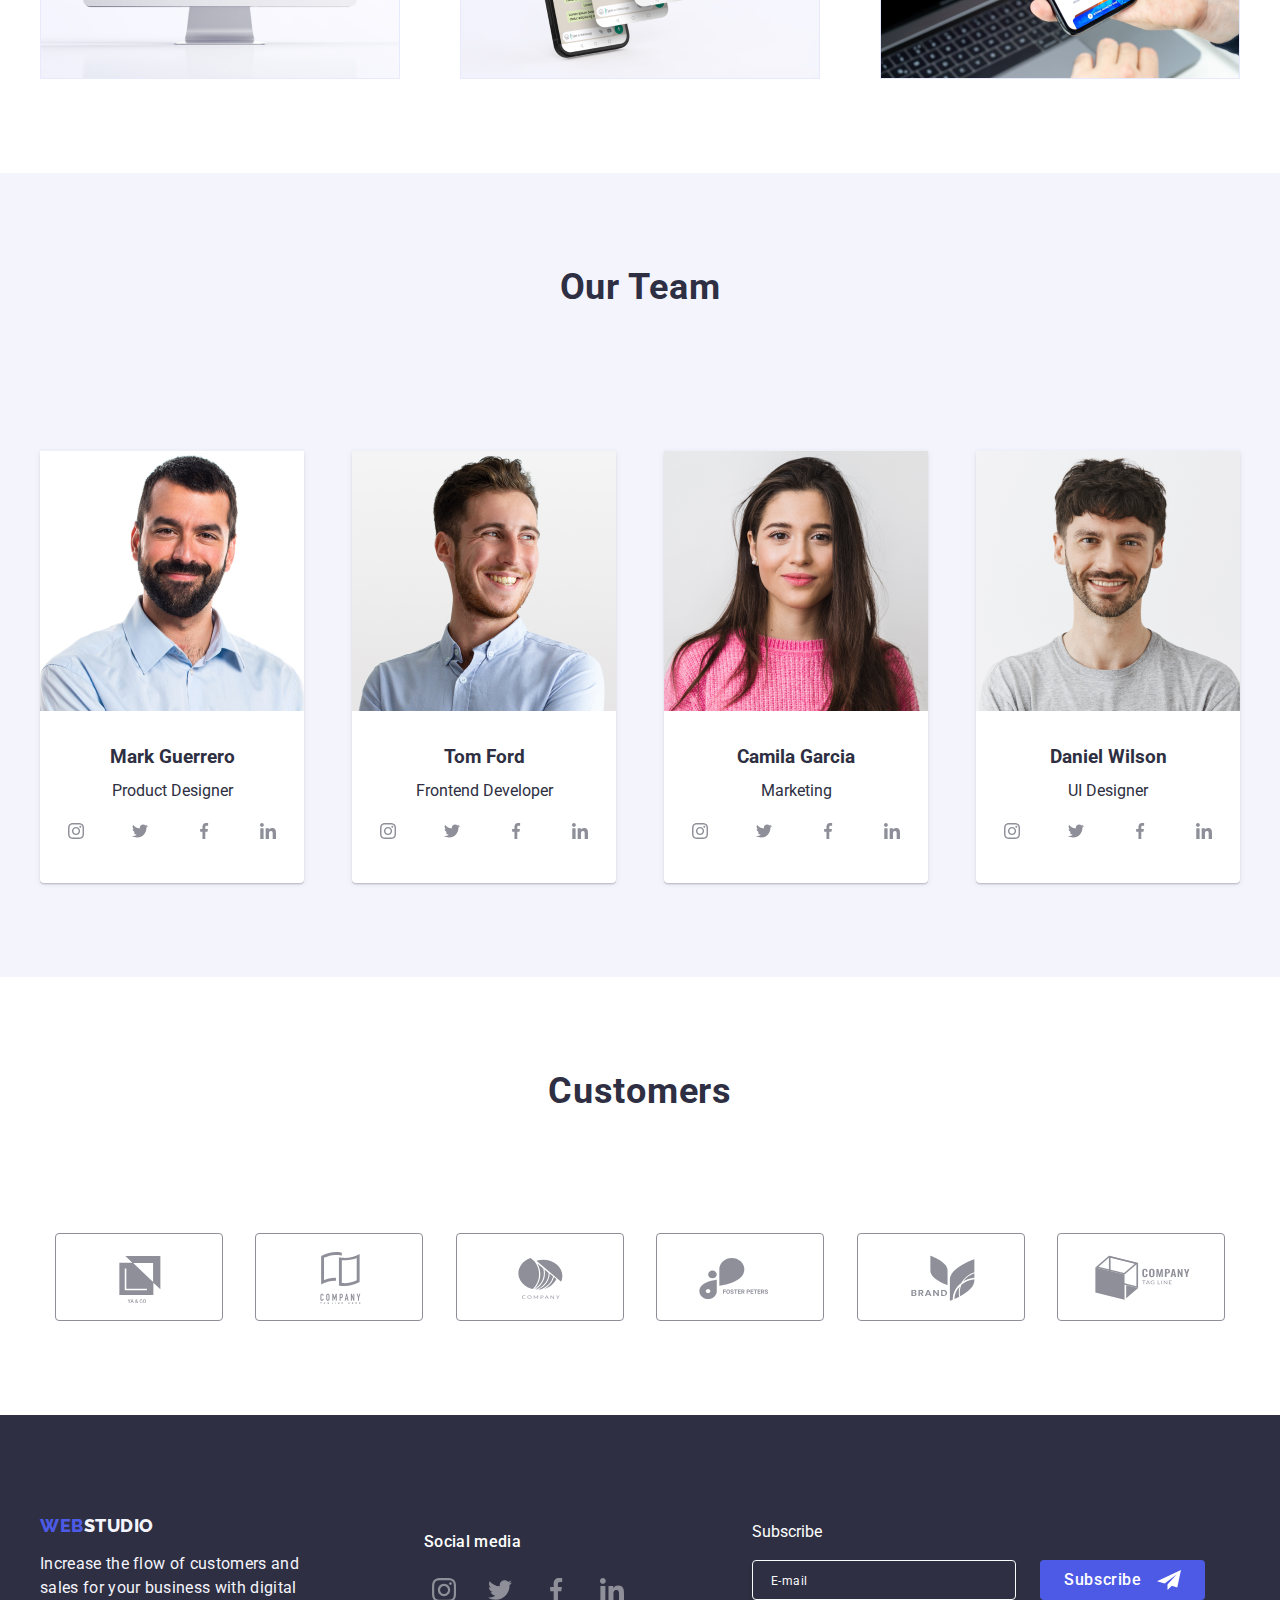
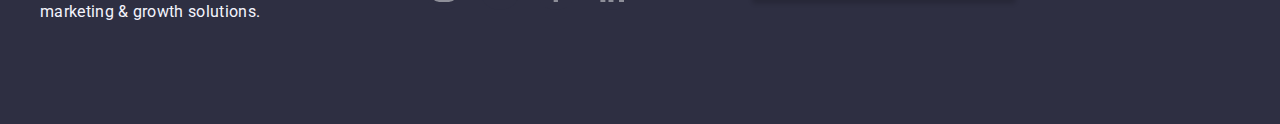
==== commit cde62cc9: "homework 7" ====
--- a/index.html
+++ b/index.html
@@ -23,55 +23,106 @@
   <!-- Information about body -->
   <body>
     <div class="js-menu-container">
-      <a class="menu-toggle js-close-menu">
-        <svg class="icon-close-btn">
-          <use href="./images/icons/icons.svg#icon-close-btn"></use>
-        </svg>
-      </a>
-      <nav class="mobile-menu-navbar">
-        <ul class="navbar-list">
+      <button class="menu-toggle js-close-menu">&times;</button>
+      <nav>
+        <ul class="mobile-menu-navigation">
           <li>
             <a
-              class="navbar-list-item active"
-              href="./index.html"
+              class="mobile-navbar-list-item"
+              href="index.html"
               rel="noopener noreferrer"
               >Studio</a
             >
           </li>
           <li>
             <a
-              class="navbar-list-item"
-              href="./portfolio.html"
-              rel="noopener noreferrer"
+              class="mobile-navbar-list-item"
+              href="portfolio.html"
+              target="_parent"
+              rel="noopener nofollow noreferrer"
               >Portfolio</a
             >
           </li>
           <li>
-            <a class="navbar-list-item" href="" rel="noopener noreferrer"
+            <a
+              class="mobile-navbar-list-item"
+              href="contacts.html"
+              target="_blank"
+              rel="noopener nofollow noreferrer"
               >Contacts</a
             >
           </li>
         </ul>
       </nav>
+      <ul class="mobile-menu-contact">
+        <li>
+          <a href="mailto:info@devstudio.com">info@devstudio.com</a>
+        </li>
+        <li>
+          <a href="tel:+11 (000) 111-11-11">+11 (000) 111-11-11</a>
+        </li>
+      </ul>
+      <ul class="mobile-social-links-list">
+        <li>
+          <a
+            href="https://www.instagram.com/"
+            target="_blank"
+            class="social-icon"
+            aria-label="instagram-link"
+          >
+            <svg>
+              <use href="./images/icons/icons.svg#icon-instagram"></use>
+            </svg>
+          </a>
+        </li>
+        <li>
+          <a
+            href="https://www.twitter.com/"
+            target="_blank"
+            class="social-icon"
+            aria-label="twitter-link"
+          >
+            <svg>
+              <use href="./images/icons/icons.svg#icon-twitter"></use>
+            </svg>
+          </a>
+        </li>
+        <li>
+          <a
+            href="https://www.facebook.com/"
+            target="_blank"
+            class="social-icon"
+            aria-label="facebook-link"
+          >
+            <svg>
+              <use href="./images/icons/icons.svg#icon-facebook"></use>
+            </svg>
+          </a>
+        </li>
+        <li>
+          <a
+            href="https://www.linkedin.com/"
+            target="_blank"
+            class="social-icon"
+            aria-label="linkedin-link"
+          >
+            <svg>
+              <use href="./images/icons/icons.svg#icon-linkedin"></use>
+            </svg>
+          </a>
+        </li>
+      </ul>
     </div>
     <!-- Information about top line -->
     <header class="top-line">
       <div class="container top-line-style">
-        <a href="./index.html" rel="noopener noreferrer" class="logo">WEB</a>
-
-        <a class="js-open-menu">
-          <svg class="burger-menu">
-            <use href="./images/icons/icons.svg#icon-phone"></use>
-          </svg>
-        </a>
-
-        <!-- Nav bar information -->
+        <a href="index.html" rel="noopener noreferrer" class="logo">WEB</a>
         <nav class="navbar">
           <ul class="navbar-list">
             <li>
               <a
-                class="navbar-list-item active"
-                href="./index.html"
+                class="navbar-list-item"
+                href="index.html"
                 rel="noopener noreferrer"
                 >Studio</a
               >
@@ -79,20 +130,25 @@
             <li>
               <a
                 class="navbar-list-item"
-                href="./portfolio.html"
-                rel="noopener noreferrer"
+                href="portfolio.html"
+                target="_parent"
+                rel="noopener nofollow noreferrer"
                 >Portfolio</a
               >
             </li>
             <li>
-              <a class="navbar-list-item" href="" rel="noopener noreferrer"
+              <a
+                class="navbar-list-item"
+                href="contacts.html"
+                target="_blank"
+                rel="noopener nofollow noreferrer"
                 >Contacts</a
               >
             </li>
           </ul>
         </nav>
 
-        <!-- Contacts information -->
+        <!-- Contact information -->
         <ul class="contact">
           <li>
             <a href="mailto:info@devstudio.com">info@devstudio.com</a>
@@ -101,75 +157,90 @@
             <a href="tel:+11 (000) 111-11-11">+11 (000) 111-11-11</a>
           </li>
         </ul>
+
+        <button
+          class="menu-toggle js-open-menu"
+          aria-expanded="false"
+          aria-controls="mobile-menu"
+        >
+          <svg class="burger-menu">
+            <use href="./images/icons/icons.svg#icon-menu-hamburger"></use>
+          </svg>
+        </button>
       </div>
     </header>
-
-    <!-- Modal information -->
-    <div class="modal is-hidden" data-modal>
-      <div class="modal-content">
-        <button class="close-btn" data-modal-close>&times;</button>
-        <h2 class="title-form">
-          Leave your contacts and we will call you back
-        </h2>
-        <form class="form">
-          <div class="form-group">
-            <label for="name">Name</label>
-            <input type="text" name="name" id="name" class="input-for-icon" />
-            <svg class="input-icon">
-              <use href="./images/icons/icons.svg#icon-name"></use>
-            </svg>
-          </div>
-
-          <div class="form-group">
-            <label for="phone">Phone</label>
-            <input type="tel" name="phone" id="phone" class="input-for-icon" />
-            <svg class="input-icon">
-              <use href="./images/icons/icons.svg#icon-phone"></use>
-            </svg>
-          </div>
-
-          <div class="form-group">
-            <label for="email">Email</label>
-            <input
-              type="email"
-              name="email"
-              id="email"
-              class="input-for-icon"
-            />
-            <svg class="input-icon">
-              <use href="./images/icons/icons.svg#icon-email"></use>
-            </svg>
-          </div>
-
-          <div class="form-group">
-            <label for="comment">Comment</label>
-            <textarea
-              class="input-comment"
-              name="textarea"
-              placeholder="Text input"
-              id="comment"
-            >
-            </textarea>
-          </div>
-
-          <div>
-            <label class="checkbox">
-              <input type="checkbox" name="checkbox" class="checkbox-input" />
-              <svg class="icon-checkbox">
-                <use href="./images/icons/icons.svg#icon-checkbox"></use>
-              </svg>
-              I accept the terms and conditions of the
-              <span>Privacy Policy</span>
-            </label>
-          </div>
-
-          <div class="btn-send-form">
-            <input type="submit" value="Send" class="btn-send" />
-          </div>
-        </form>
+    <main>
+      <!-- Modal information -->
+      <div class="modal is-hidden" data-modal>
+        <div class="modal-content">
+          <button class="close-btn" data-modal-close>&times;</button>
+          <h2 class="title-form">
+            Leave your contacts and we will call you back
+          </h2>
+          <form class="form">
+            <div class="form-group">
+              <label for="name">Name</label>
+              <input type="text" name="name" id="name" class="input-for-icon" />
+              <svg class="input-icon">
+                <use href="./images/icons/icons.svg#icon-name"></use>
+              </svg>
+            </div>
+
+            <div class="form-group">
+              <label for="phone">Phone</label>
+              <input
+                type="tel"
+                name="phone"
+                id="phone"
+                class="input-for-icon"
+              />
+              <svg class="input-icon">
+                <use href="./images/icons/icons.svg#icon-phone"></use>
+              </svg>
+            </div>
+
+            <div class="form-group">
+              <label for="email">Email</label>
+              <input
+                type="email"
+                name="email"
+                id="email"
+                class="input-for-icon"
+              />
+              <svg class="input-icon">
+                <use href="./images/icons/icons.svg#icon-email"></use>
+              </svg>
+            </div>
+
+            <div class="form-group">
+              <label for="comment">Comment</label>
+              <textarea
+                class="input-comment"
+                name="textarea"
+                placeholder="Text input"
+                id="comment"
+              >
+              </textarea>
+            </div>
+
+            <div>
+              <label class="checkbox">
+                <input type="checkbox" name="checkbox" class="checkbox-input" />
+                <svg class="icon-checkbox">
+                  <use href="./images/icons/icons.svg#icon-checkbox"></use>
+                </svg>
+                I accept the terms and conditions of the
+                <span>Privacy Policy</span>
+              </label>
+            </div>
+
+            <div class="btn-send-form">
+              <input type="submit" value="Send" class="btn-send" />
+            </div>
+          </form>
+        </div>
       </div>
-    </div>
-    <main>
+
       <!-- Information about Hero Section -->
       <section class="section section-one">
         <div class="container hero-section">
@@ -181,7 +252,7 @@
       <!-- Information about Section 1 - Benefits -->
       <section class="section">
         <div class="container">
-          <ul class="section-list">
+          <ul class="section-list benefits-with-two-columns">
             <li class="section-list-item">
               <div class="icon-benefit-background">
                 <svg class="icon-benefit">
@@ -275,7 +346,7 @@
         <div class="container section-style">
           <!-- Information about Our Team -->
           <h2>Our Team</h2>
-          <ul class="section-list">
+          <ul class="section-list our-team-two-columns">
             <!-- Card 1 -->
             <li class="card">
               <img
--- a/styles/studio.css
+++ b/styles/studio.css
@@ -122,13 +122,11 @@
 }
 
 .burger-menu {
-  position: absolute;
-  top: 20px;
-  right: 30px;
-  width: 42px;
-  height: 42px;
-  color: red;
-  fill: red;
+  position: relative;
+  top: 24px;
+  right: 16px;
+  width: 20px;
+  height: 20px;
 }
 
 /* Information about Hero Section */
@@ -142,12 +140,13 @@
 
 /* Information about Title Hero Section */
 .hero-section h1 {
-  width: 496px;
-  height: 120px;
+  width: 320px;
+  height: 80px;
   font-weight: 700;
-  font-size: 56px;
-  line-height: 1.07143;
+  font-size: 36px;
+  line-height: 1.11111;
   letter-spacing: 0.02em;
+  text-transform: capitalize;
   text-align: center;
   color: var(--color-white);
 }
@@ -467,6 +466,7 @@
   flex-direction: row;
   width: 396px;
   margin: auto;
+  padding: 0 15px;
 }
 
 .icon-client-background {
@@ -748,18 +748,87 @@
   position: fixed;
   top: 0;
   right: 0;
-  background-color: white;
+  background-color: var(--color-white);
+  padding: 80px 35px 40px 40px;
   z-index: 1;
-  padding: 40px 31px;
-  height: 100%;
 }
 .mobile-menu-navbar {
   display: flex;
 }
 .js-close-menu {
-  border: none;
-  background: none;
-  align-self: self-end;
+  position: absolute;
+  top: 24px;
+  right: 24px;
+  border-radius: 50%;
+  width: 24px;
+  height: 24px;
+  color: var(--blue-color);
+  background-color: var(--cornflower);
+  display: flex;
+  justify-content: center;
+  align-items: center;
+  outline: none;
+  border-style: none;
+  margin-bottom: 24px;
+}
+
+.js-close-menu:hover {
+  color: var(--ocean);
+  background-color: var(--color-white);
+  cursor: pointer;
+}
+
+.mobile-menu-navigation {
+  display: flex;
+  flex-direction: column;
+  gap: 40px;
+}
+
+.mobile-navbar-list-item {
+  font-family: var(--font-family);
+  font-weight: 700;
+  font-size: 36px;
+  line-height: 111%;
+  letter-spacing: 0.02em;
+  text-transform: capitalize;
+  color: var(--navy-blue);
+}
+
+.mobile-navbar-list-item:hover {
+  color: var(--ocean);
+}
+
+.mobile-menu-contact {
+  display: flex;
+  flex-direction: column;
+  gap: 40px;
+  margin-top: 284px;
+  margin-bottom: 48px;
+}
+
+.mobile-menu-contact a {
+  font-family: var(--font-family);
+  font-weight: 500;
+  font-size: 20px;
+  line-height: 120%;
+  letter-spacing: 0.02em;
+  color: var(--slate);
+  transition: font-size var(--transition), color var(--transition);
+}
+
+.mobile-menu-contact a:hover {
+  font-family: var(--font-family);
+  font-weight: 700;
+  font-size: 36px;
+  line-height: 111%;
+  letter-spacing: 0.02em;
+  text-transform: capitalize;
+  color: var(--blue-color);
+}
+
+.mobile-social-links-list {
+  display: flex;
+  gap: 56px;
 }
 
 /* Stiliare pentru tableta */
@@ -776,7 +845,7 @@
     line-height: 1.5;
     letter-spacing: 0.02em;
     display: flex;
-    gap: 40px;
+    flex-direction: column;
     margin-left: 100px;
   }
   .burger-menu {
@@ -786,15 +855,27 @@
   .js-open-menu {
     display: none;
   }
+
   .section-list {
     display: flex;
-    justify-content: space-between;
+    justify-content: center;
     flex-direction: column;
     align-items: center;
   }
+
   .container {
-    width: 1200px;
     margin: 0 auto;
+  }
+
+  .hero-section h1 {
+    width: 496px;
+    height: 120px;
+    font-weight: 700;
+    font-size: 56px;
+    line-height: 1.07143;
+    letter-spacing: 0.02em;
+    text-align: center;
+    color: var(--color-white);
   }
 
   .icon-benefit-background {
@@ -806,11 +887,20 @@
     align-items: center;
     display: none;
   }
+  .section-list-item {
+    display: flex;
+    flex-direction: column;
+    width: 264px;
+    justify-content: space-between;
+  }
+
   .section-list-item h3 {
-    font-weight: 500;
-    font-size: 20px;
-    line-height: 1.2;
+    font-size: 36px;
+    line-height: 1.11111;
     letter-spacing: 0.02em;
+    text-transform: capitalize;
+    text-align: center;
+    color: var(--navy-blue);
   }
 
   .section-list-item p {
@@ -818,12 +908,35 @@
     line-height: 1.5;
     letter-spacing: 0.02em;
     color: var(--list-item-color);
+    text-align: start;
   }
 
   .what-are-we-doing {
-    display: flex;
-  }
-
+    display: none;
+  }
+
+  .benefits-with-two-columns {
+    flex-wrap: wrap;
+    display: flex;
+    flex-direction: row;
+    width: 736px;
+  }
+  .our-team-two-columns {
+    flex-wrap: wrap;
+    display: flex;
+    flex-direction: row;
+    width: 768px;
+    margin: auto;
+    gap: 24px;
+  }
+
+  .customers-with-two-columns {
+    flex-wrap: wrap;
+    display: flex;
+    flex-direction: row;
+    width: 552px;
+    gap: 7px;
+  }
   .card {
     border-radius: 0 0 4px 4px;
     box-shadow: 0 2px 1px 0 rgba(46, 47, 66, 0.08),
@@ -903,6 +1016,7 @@
     line-height: 1.5;
     letter-spacing: 0.02em;
     display: flex;
+    flex-direction: row;
     gap: 40px;
     margin-left: 100px;
   }
@@ -920,6 +1034,17 @@
   .container {
     width: 1200px;
     margin: 0 auto;
+  }
+
+  .hero-section h1 {
+    width: 496px;
+    height: 120px;
+    font-weight: 700;
+    font-size: 56px;
+    line-height: 1.07143;
+    letter-spacing: 0.02em;
+    text-align: center;
+    color: var(--color-white);
   }
 
   .icon-benefit-background {
@@ -936,6 +1061,7 @@
     font-size: 20px;
     line-height: 1.2;
     letter-spacing: 0.02em;
+    text-align: start;
   }
 
   .section-list-item p {
@@ -943,6 +1069,7 @@
     line-height: 1.5;
     letter-spacing: 0.02em;
     color: var(--list-item-color);
+    text-align: start;
   }
 
   .what-are-we-doing {
@@ -959,10 +1086,18 @@
     gap: 32px;
   }
 
+  .benefits-with-two-columns {
+    flex-wrap: nowrap;
+    width: 1200px;
+  }
   .customers-with-two-columns {
     flex-wrap: nowrap;
-    width: auto;
-    gap: 24px;
+    width: 1200px;
+  }
+
+  .our-team-two-columns {
+    flex-wrap: nowrap;
+    width: 1200px;
   }
 
   .footer-section-style {
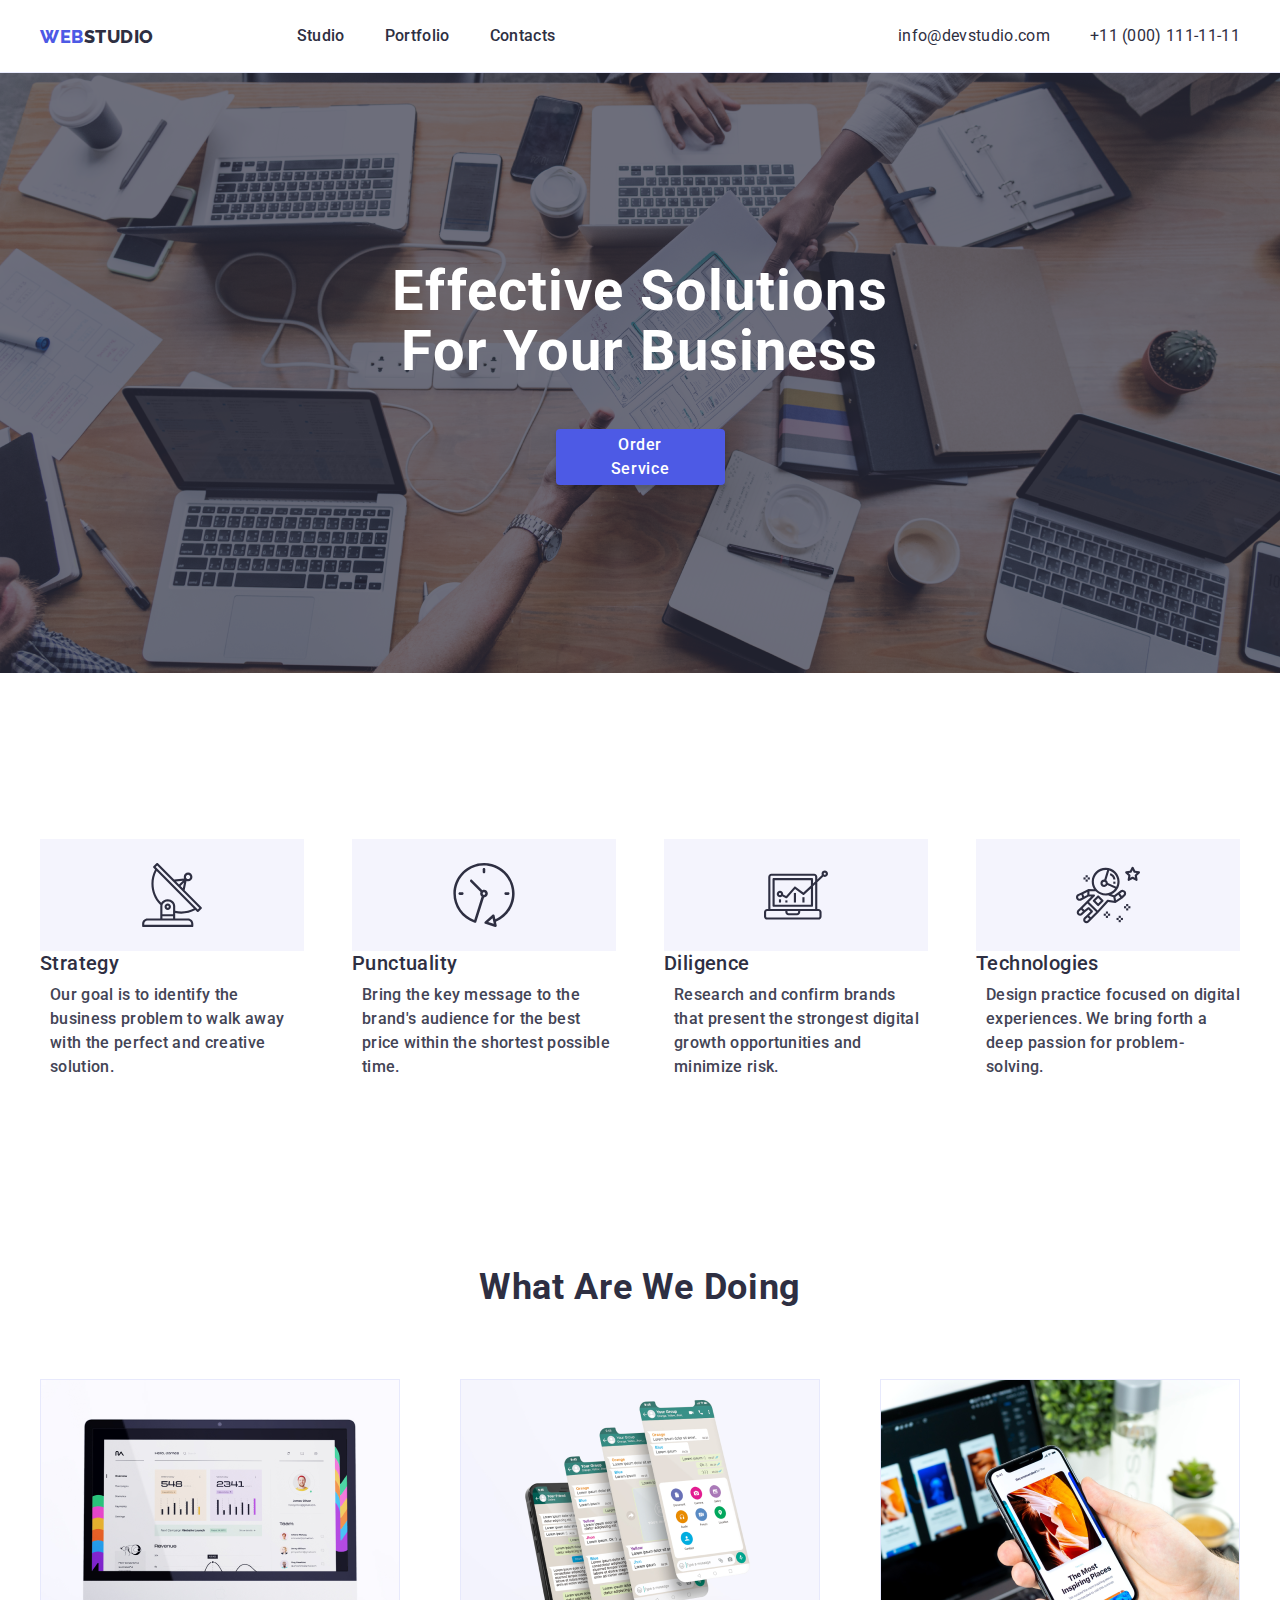
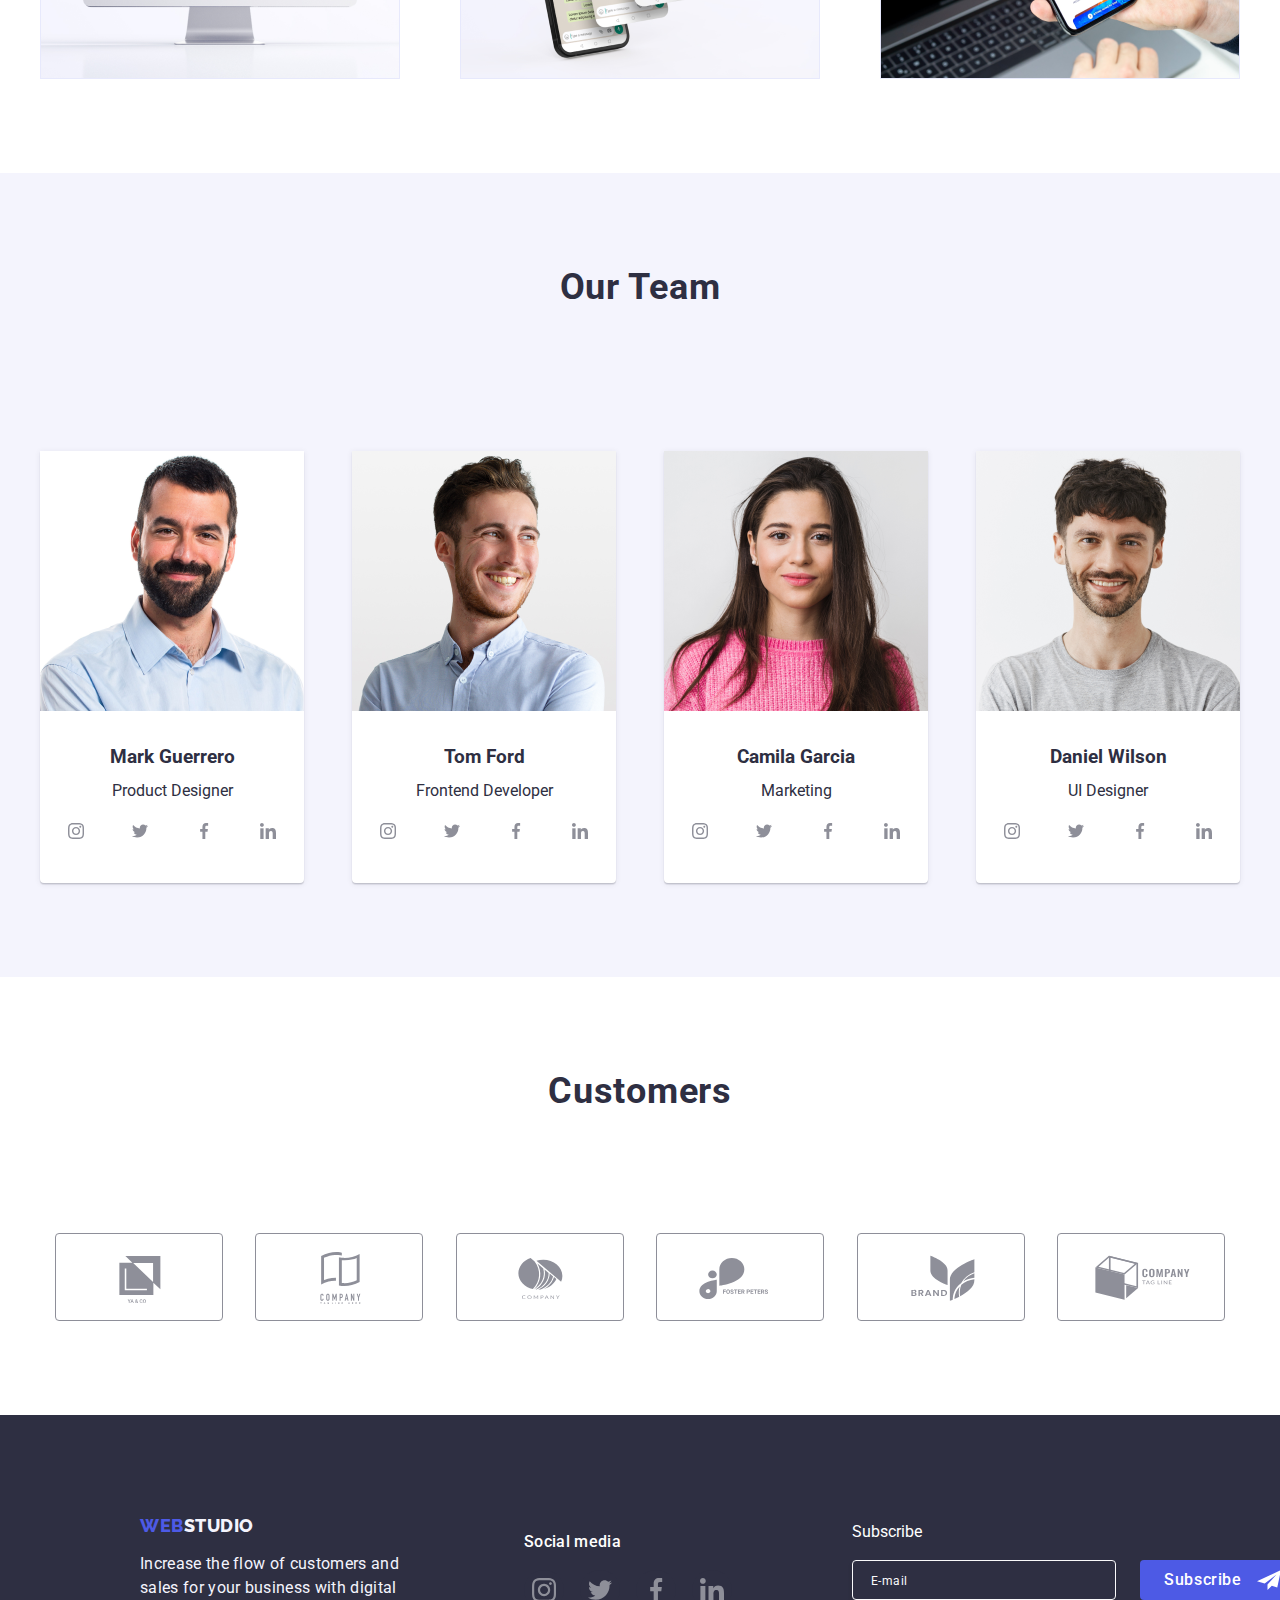
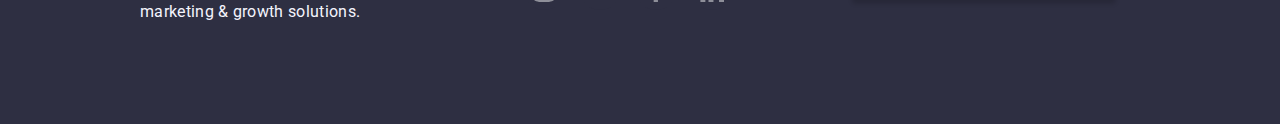
==== commit b0fe0d90: "homework 7 - final project" ====
--- a/index.html
+++ b/index.html
@@ -163,8 +163,18 @@
           aria-expanded="false"
           aria-controls="mobile-menu"
         >
-          <svg class="burger-menu">
-            <use href="./images/icons/icons.svg#icon-menu-hamburger"></use>
+          <svg
+            width="24"
+            height="24"
+            fill="currentColor"
+            viewBox="0 0 20 20"
+            xmlns="http://www.w3.org/2000/svg"
+          >
+            <path
+              fill-rule="evenodd"
+              d="M3 5a1 1 0 011-1h12a1 1 0 110 2H4a1 1 0 01-1-1zM3 10a1 1 0 011-1h12a1 1 0 110 2H4a1 1 0 01-1-1zM3 15a1 1 0 011-1h12a1 1 0 110 2H4a1 1 0 01-1-1z"
+              clip-rule="evenodd"
+            ></path>
           </svg>
         </button>
       </div>
--- a/styles/studio.css
+++ b/styles/studio.css
@@ -383,6 +383,12 @@
   background-color: white;
 }
 
+.js-open-menu {
+  cursor: pointer;
+  border: none;
+  outline: none;
+}
+
 /* Information about Hero Section background */
 .section-one {
   background: url("../images/hero-section/hero-background.png") no-repeat center,
@@ -950,7 +956,10 @@
   .footer-section-style {
     display: flex;
     gap: 120px;
+    flex-wrap: wrap;
+    width: 768px;
     flex-direction: row;
+    justify-content: center;
   }
 
   .footer-subscribe {
@@ -983,6 +992,7 @@
     display: flex;
     flex-direction: column;
     align-items: start;
+    margin-right: 300px;
   }
 
   .input-subscribe {
@@ -1104,6 +1114,9 @@
     display: flex;
     gap: 120px;
     flex-direction: row;
+    flex-wrap: nowrap;
+    justify-content: flex-end;
+    width: 1440px;
   }
 
   .footer-subscribe {
